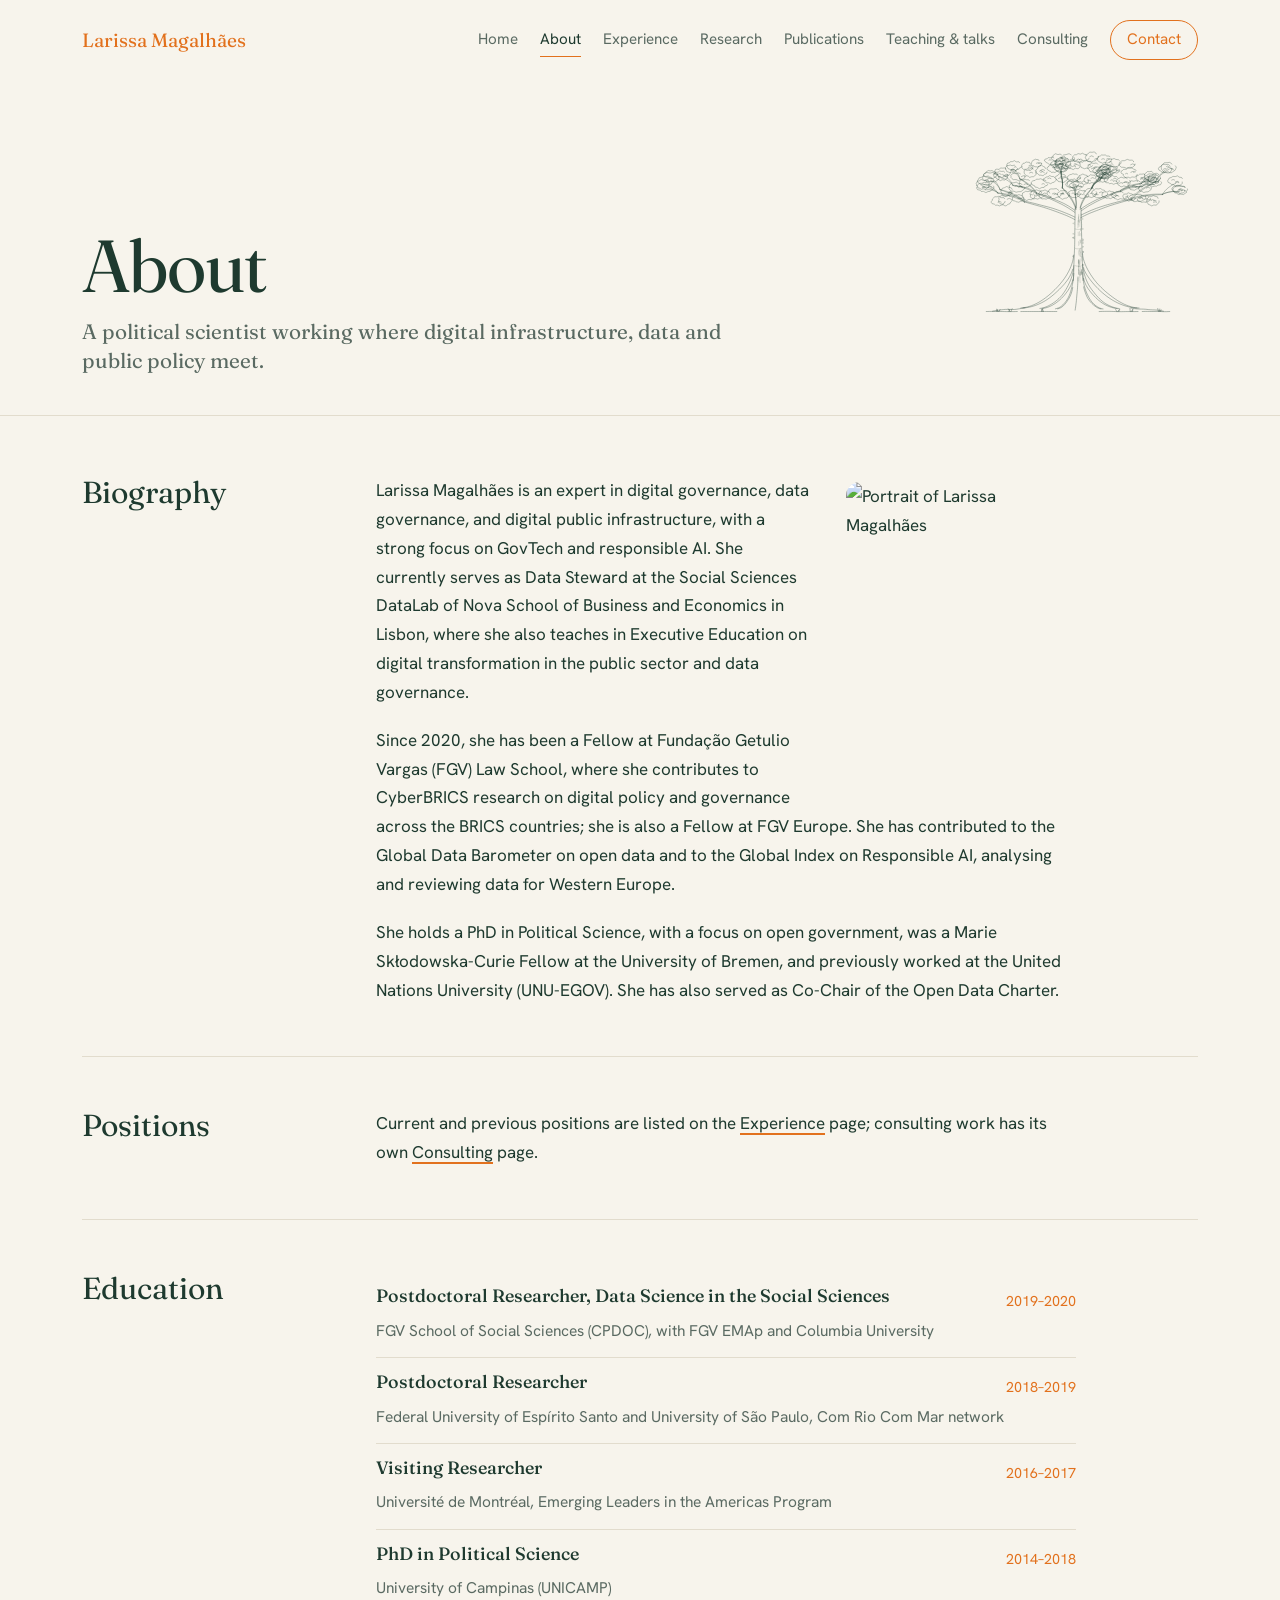
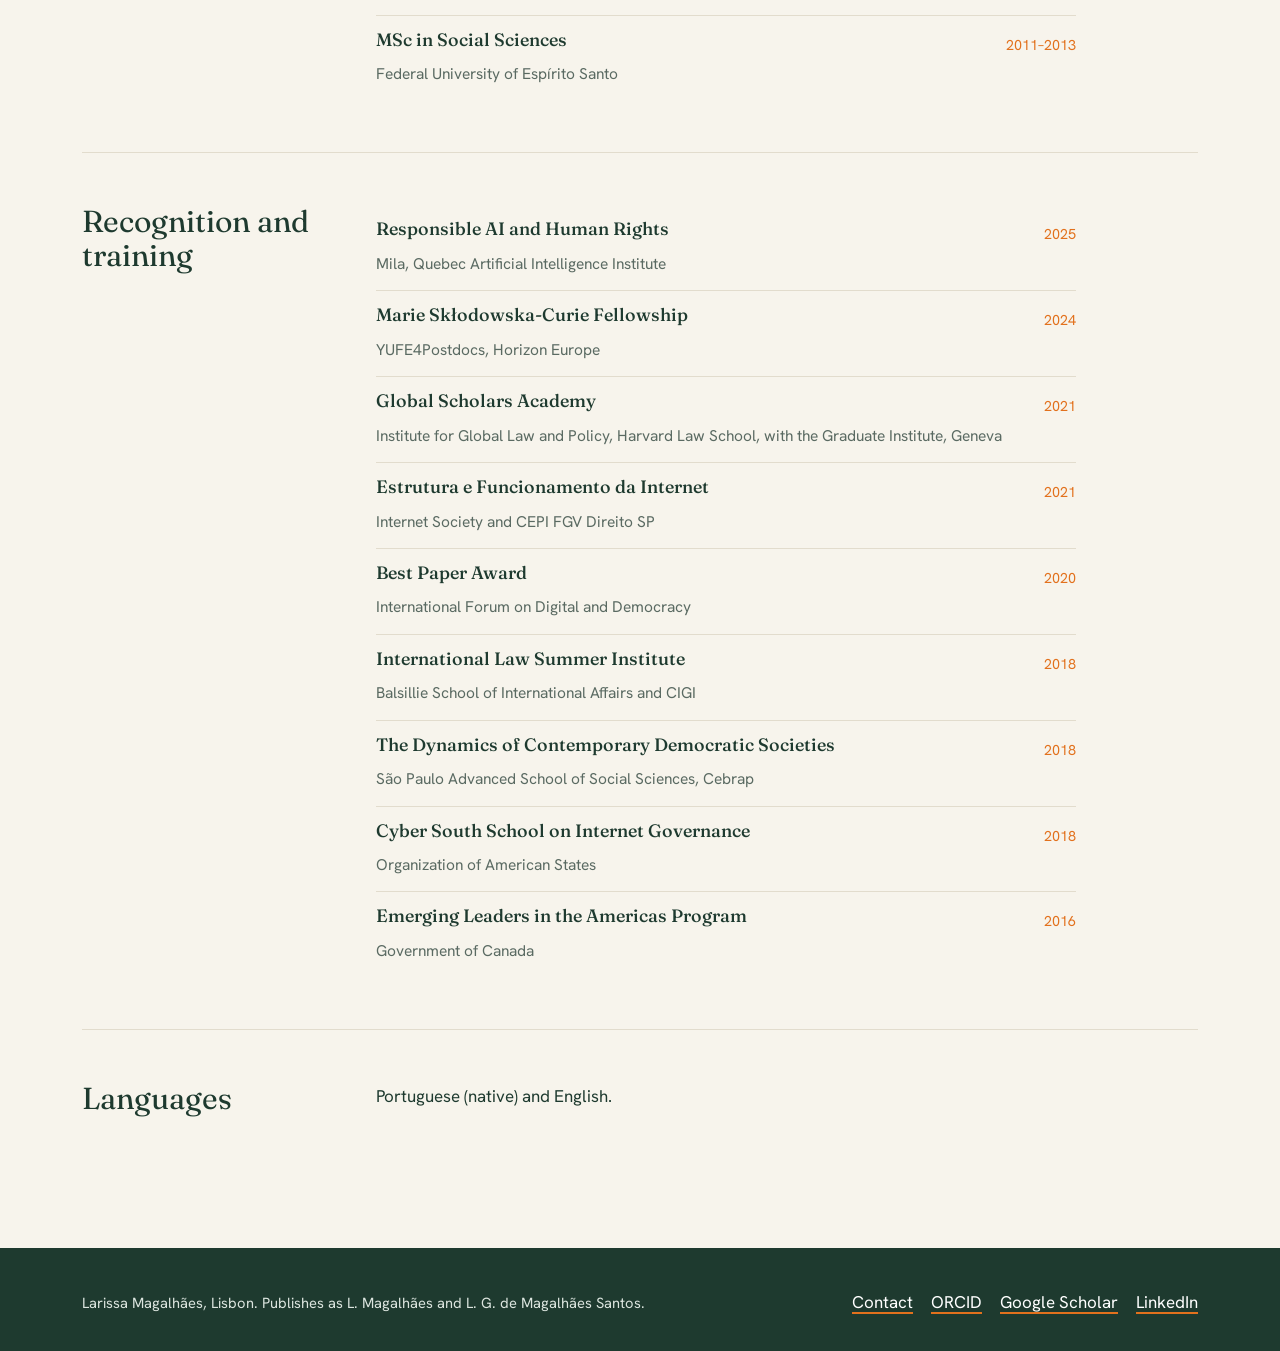
==== about.html @ 76b32083 "Add files via upload" ====
<!DOCTYPE html>
<html lang="en">
<head>
<meta charset="utf-8">
<meta name="viewport" content="width=device-width, initial-scale=1">
<title>About | Larissa Magalhães</title>
<meta name="description" content="Biography, career and training of Larissa Magalhães.">
<meta name="author" content="Larissa Magalhães">
<meta property="og:title" content="About | Larissa Magalhães">
<meta property="og:description" content="Biography, career and training of Larissa Magalhães.">
<link rel="preconnect" href="https://fonts.googleapis.com"><link rel="preconnect" href="https://fonts.gstatic.com" crossorigin><link href="https://fonts.googleapis.com/css2?family=Fraunces:ital,opsz,wght@0,9..144,400;0,9..144,600;1,9..144,400&family=Hanken+Grotesk:wght@400;600&display=swap" rel="stylesheet">
<link rel="stylesheet" href="style.css">
</head>
<body class="p-about">
<header class="band">
 <div class="wrap">
  <div class="site-head">
   <a class="brand" href="index.html"><span>Larissa Magalhães</span></a>
   <button class="menu-btn" aria-expanded="false" aria-controls="site-nav">Menu</button>
   <nav class="site-nav" id="site-nav" aria-label="Main"><a href="index.html">Home</a><a href="about.html" aria-current="page">About</a><a href="experience.html">Experience</a><a href="research.html">Research</a><a href="publications.html">Publications</a><a href="teaching.html">Teaching &amp; talks</a><a href="consulting.html">Consulting</a><a href="contact.html" class="cta">Contact</a></nav>
  </div>
  <div class="page-head"><div><h1>About</h1><p>A political scientist working where digital infrastructure, data and public policy meet.</p></div><svg class="mini" viewBox="-40 -60 680 700" aria-hidden="true" fill="none" stroke-linecap="round" stroke-linejoin="round"><g class="part" id="m-roots"><path d="M287.9,300.0 L287.4,304.4 L286.7,308.9 L285.8,313.5 L284.7,318.2 L283.3,322.9 L281.7,327.7 L279.9,332.5 L277.9,337.3 L275.6,342.2 L273.2,347.1 L270.5,351.9 L267.7,356.8 L264.6,361.6 L261.4,366.4 L258.0,371.1 L254.4,375.7 L250.7,380.3 L246.8,384.9 L242.8,389.3 L238.7,393.7 L234.5,398.0 L230.2,402.2 L225.9,406.3 L221.4,410.3 L216.9,414.1 L212.2,417.9 L207.6,421.5 L202.8,424.9 L198.0,428.2 L193.1,431.3 L188.2,434.2 L183.2,436.8 L178.2,439.3 L173.2,441.5 L168.1,443.5 L163.1,445.2 L158.0,446.7 L153.0,447.9 L147.9,448.8 L143.0,449.5 L138.0,450.0"/><path d="M144.0,449.9 L150.1,449.5 L156.1,448.7 L162.1,447.6 L168.1,446.2 L174.1,444.5 L180.0,442.5 L185.8,440.2 L191.6,437.7 L197.4,434.9 L203.0,431.9 L208.5,428.7 L213.8,425.2 L219.1,421.5 L224.1,417.7 L229.0,413.7 L233.8,409.6 L238.4,405.4 L242.9,401.2 L247.3,397.0 L251.5,392.8 L255.5,388.6 L259.4,384.4 L263.0,380.2 L266.3,376.0 L269.4,371.9 L272.3,367.7 L274.8,363.7 L277.0,359.8 L279.0,356.0 L280.7,352.4 L282.1,348.9 L283.3,345.7 L284.2,342.7 L285.0,340.0"/><path d="M288.1,330.0 L287.6,336.2 L286.9,342.3 L285.8,348.3 L284.4,354.2 L282.8,359.9 L280.9,365.6 L278.8,371.1 L276.5,376.6 L274.1,381.9 L271.6,387.0 L268.9,392.1 L266.1,397.1 L263.1,401.9 L260.0,406.6 L256.8,411.1 L253.3,415.4 L249.7,419.4 L245.9,423.2 L242.0,426.7 L237.9,430.0 L233.9,433.1 L229.7,435.9 L225.6,438.6 L221.4,441.0 L217.2,443.3 L213.1,445.3 L208.9,447.0 L204.6,448.6 L200.4,449.8 L196.2,450.7 L192.0,451.2"/><path d="M198.0,451.4 L203.5,450.7 L208.9,449.6 L214.3,447.9 L219.6,445.9 L224.8,443.4 L229.9,440.6 L234.8,437.5 L239.7,434.2 L244.3,430.5 L248.9,426.7 L253.2,422.6 L257.3,418.4 L261.2,414.0 L264.8,409.5 L268.2,405.0 L271.4,400.4 L274.3,395.9 L276.9,391.4 L279.3,386.9 L281.3,382.5 L283.0,378.2 L284.3,374.0 L285.0,370.0"/><path d="M288.0,352.0 L287.5,360.7 L286.6,368.8 L285.5,376.6 L284.1,383.9 L282.6,390.8 L280.9,397.3 L279.2,403.3 L277.3,409.0 L275.2,414.4 L273.0,419.3 L270.6,423.8 L268.0,427.9 L265.3,431.7 L262.6,435.1 L259.8,438.3 L257.1,441.2 L254.2,443.8 L251.3,446.1 L248.3,448.0 L245.2,449.5 L242.1,450.6 L239.0,451.5 L236.0,452.4"/><path d="M242.0,452.4 L246.3,451.3 L250.6,449.5 L254.7,447.1 L258.6,443.9 L262.1,440.2 L265.5,436.0 L268.7,431.5 L271.9,426.8 L275.0,421.7 L277.8,416.3 L280.2,410.6 L282.2,404.6 L283.8,398.4 L285.0,392.0"/><path d="M312.8,296.0 L313.2,300.3 L313.9,304.6 L314.8,309.0 L316.0,313.5 L317.4,318.0 L319.0,322.6 L320.9,327.2 L322.9,331.9 L325.2,336.6 L327.6,341.3 L330.2,346.0 L333.0,350.8 L335.9,355.5 L339.1,360.2 L342.4,364.9 L345.8,369.6 L349.5,374.2 L353.2,378.7 L357.2,383.1 L361.3,387.5 L365.5,391.7 L369.9,395.9 L374.3,400.0 L378.8,403.9 L383.4,407.8 L388.1,411.6 L392.8,415.3 L397.5,418.9 L402.3,422.3 L407.2,425.7 L412.1,428.9 L417.0,431.9 L422.0,434.7 L427.0,437.4 L432.1,439.8 L437.2,442.0 L442.3,443.9 L447.4,445.6 L452.6,447.1 L457.7,448.2 L462.8,449.1 L467.9,449.8 L473.0,450.0"/><path d="M467.0,449.9 L460.8,449.6 L454.7,448.9 L448.6,447.9 L442.5,446.5 L436.5,444.9 L430.5,443.0 L424.5,440.8 L418.6,438.4 L412.8,435.8 L407.1,432.9 L401.4,429.8 L395.9,426.5 L390.5,423.1 L385.2,419.4 L380.0,415.6 L375.1,411.7 L370.2,407.7 L365.5,403.6 L361.0,399.4 L356.7,395.2 L352.6,390.9 L348.6,386.6 L344.8,382.4 L341.2,378.2 L337.8,374.0 L334.6,369.9 L331.7,365.9 L328.9,362.0 L326.3,358.2 L324.0,354.6 L322.0,351.1 L320.2,347.7 L318.7,344.5 L317.4,341.5 L316.5,338.6 L316.0,336.0"/><path d="M313.1,326.0 L313.7,332.0 L314.5,338.0 L315.6,344.0 L316.9,349.8 L318.4,355.6 L320.2,361.3 L322.1,366.9 L324.3,372.4 L326.7,377.8 L329.4,383.0 L332.3,388.1 L335.5,393.0 L338.8,397.7 L342.3,402.3 L345.8,406.7 L349.4,411.1 L353.0,415.3 L356.7,419.4 L360.5,423.3 L364.4,427.1 L368.5,430.6 L372.7,433.9 L376.9,436.9 L381.3,439.5 L385.8,441.9 L390.3,444.1 L394.7,445.9 L399.2,447.6 L403.7,449.0 L408.1,450.2 L412.6,451.1 L417.0,451.5"/><path d="M411.0,451.5 L405.5,450.8 L400.0,449.6 L394.6,448.1 L389.3,446.3 L383.9,444.1 L378.7,441.7 L373.5,438.9 L368.5,435.7 L363.7,432.3 L359.0,428.6 L354.6,424.7 L350.3,420.6 L346.2,416.5 L342.3,412.2 L338.5,407.9 L334.9,403.6 L331.6,399.3 L328.5,394.9 L325.7,390.5 L323.2,386.2 L321.1,381.9 L319.4,377.6 L318.0,373.6 L316.8,369.7 L316.0,366.0"/><path d="M313.1,350.0 L313.6,358.4 L314.4,366.4 L315.4,374.1 L316.6,381.3 L318.1,388.1 L319.9,394.5 L321.9,400.5 L324.1,406.2 L326.4,411.4 L328.9,416.4 L331.3,421.0 L333.9,425.3 L336.6,429.3 L339.3,432.9 L342.2,436.2 L345.2,439.2 L348.3,441.9 L351.5,444.3 L354.6,446.4 L357.9,448.3 L361.1,449.9 L364.4,451.2 L367.7,452.2 L371.0,452.7"/><path d="M365.0,452.7 L360.4,451.6 L355.9,449.7 L351.6,447.2 L347.4,444.2 L343.4,440.8 L339.4,437.1 L335.5,433.1 L331.8,428.7 L328.5,423.9 L325.6,418.6 L323.2,413.1 L321.1,407.5 L319.1,401.8 L317.3,395.9 L316.0,390.0"/><path d="M300.0,362.0 L299.8,368.3 L299.6,374.4 L299.3,380.4 L299.0,386.2 L298.7,391.9 L298.3,397.5 L297.8,402.9 L297.3,408.3 L296.8,413.5 L296.3,418.6 L295.9,423.6 L295.5,428.5 L295.0,433.3 L294.4,438.0 L293.8,442.6 L293.2,447.2 L292.6,451.6 L292.0,456.0"/><path d="M149.9,449.7 L144.9,450.4 L139.9,451.2 L135.0,452.0 L130.0,452.9 L125.0,453.7 L120.0,454.2 L114.9,454.4 L109.8,454.3 L104.7,454.1 L99.6,454.0 L94.5,454.0 L89.4,454.4 L84.2,455.0 L79.1,455.7 L73.9,456.4 L68.6,457.2 L63.3,458.0 L58.0,459.0"/><path d="M450.0,450.1 L455.0,451.0 L460.0,451.8 L465.0,452.4 L470.0,452.8 L475.1,453.0 L480.1,453.1 L485.1,453.2 L490.2,453.5 L495.3,454.0 L500.3,454.6 L505.4,455.0 L510.6,455.3 L515.7,455.4 L520.9,455.7 L526.2,456.2 L531.4,457.0 L536.7,458.0 L542.0,459.0"/><path d="M40.0,460.0 L44.7,459.9 L49.7,459.8 L54.7,459.8 L59.9,459.8 L65.1,459.8 L70.5,459.8 L75.9,459.9 L81.3,459.9 L86.7,460.0 L92.1,460.1 L97.5,460.2 L102.9,460.2 L108.1,460.2 L113.3,460.2 L118.3,460.2 L123.3,460.1 L128.0,460.0"/><path d="M138.0,460.1 L142.7,460.0 L147.5,460.0 L152.4,460.0 L157.4,460.0 L162.5,460.0 L167.7,460.0 L173.0,460.0 L178.3,460.0 L183.6,460.0 L189.0,460.0 L194.4,459.9 L199.7,459.9 L205.0,459.9 L210.3,459.9 L215.5,459.9 L220.6,460.0 L225.6,460.0 L230.5,460.0 L235.3,460.0 L240.0,460.0"/><path d="M360.0,460.1 L364.8,459.9 L369.7,459.7 L374.8,459.6 L379.9,459.5 L385.1,459.5 L390.5,459.5 L395.9,459.7 L401.3,459.9 L406.8,460.1 L412.2,460.3 L417.7,460.3 L423.2,460.4 L428.7,460.3 L434.1,460.2 L439.5,460.1 L444.9,460.1 L450.1,460.1 L455.2,460.1 L460.3,460.2 L465.2,460.1 L470.0,460.0"/><path d="M482.0,460.0 L486.8,459.8 L491.7,459.7 L496.9,459.7 L502.1,459.8 L507.4,459.9 L512.8,459.9 L518.3,459.8 L523.7,459.8 L529.2,459.9 L534.6,460.0 L539.9,460.3 L545.1,460.4 L550.3,460.4 L555.2,460.2 L560.0,460.0"/><path d="M70.0,460 l-0.4,-6.7"/><path d="M73.0,460 l-1.6,-5.8"/><path d="M76.0,460 l3.3,-5.9"/><path d="M104.0,460 l3.0,-6.5"/><path d="M107.0,460 l-4.6,-7.7"/><path d="M110.0,460 l3.5,-8.2"/><path d="M196.0,460 l4.1,-7.3"/><path d="M199.0,460 l-2.7,-6.4"/><path d="M202.0,460 l-2.2,-6.2"/><path d="M410.0,460 l-3.3,-5.6"/><path d="M413.0,460 l3.3,-5.1"/><path d="M416.0,460 l2.3,-6.4"/><path d="M448.0,460 l-0.8,-8.8"/><path d="M451.0,460 l4.0,-6.0"/><path d="M454.0,460 l1.5,-5.4"/><path d="M528.0,460 l-2.1,-8.6"/><path d="M531.0,460 l0.7,-7.1"/><path d="M534.0,460 l1.5,-5.0"/></g><g class="part" id="m-trunk"><path d="M286.9,372.0 L287.1,368.1 L287.3,364.1 L287.5,360.0 L287.7,355.9 L287.8,351.7 L287.9,347.4 L288.1,343.1 L288.2,338.7 L288.2,334.2 L288.3,329.7 L288.4,325.1 L288.6,320.5 L288.7,315.8 L288.9,311.0 L289.1,306.2 L289.3,301.3 L289.6,296.4 L289.8,291.4 L290.0,286.4 L290.2,281.3 L290.4,276.1 L290.6,270.9 L290.7,265.6 L290.8,260.3 L290.8,254.9 L290.9,249.4 L290.9,243.9 L291.0,238.4 L291.0,232.8 L291.1,227.2 L291.2,221.5 L291.3,215.7 L291.3,209.9 L291.4,204.1 L291.5,198.2 L291.6,192.2 L291.7,186.2 L291.8,180.2 L291.8,174.1 L292.0,168.0"/><path d="M314.3,372.0 L314.2,367.9 L314.0,363.8 L313.9,359.6 L313.8,355.4 L313.6,351.2 L313.4,346.9 L313.3,342.5 L313.1,338.1 L312.9,333.7 L312.7,329.2 L312.5,324.6 L312.3,320.0 L312.1,315.3 L312.0,310.6 L311.8,305.9 L311.7,301.1 L311.5,296.2 L311.4,291.3 L311.3,286.3 L311.2,281.2 L311.1,276.2 L311.0,271.0 L310.8,265.8 L310.7,260.5 L310.6,255.2 L310.4,249.8 L310.3,244.4 L310.1,238.9 L309.9,233.3 L309.7,227.7 L309.6,222.0 L309.4,216.3 L309.3,210.5 L309.2,204.6 L309.0,198.7 L309.0,192.7 L308.9,186.6 L308.8,180.5 L308.8,174.3 L309.0,168.0"/><path d="M291.0,192.5 L286.4,190.2 L281.7,188.0 L276.9,185.8 L272.1,183.8 L267.2,181.8 L262.3,179.8 L257.3,177.8 L252.4,175.9 L247.3,174.0 L242.3,172.2 L237.2,170.4 L232.2,168.7 L227.0,167.1 L221.9,165.6 L216.8,164.2 L211.6,162.8 L206.5,161.5 L201.4,160.2 L196.4,158.9 L191.4,157.6 L186.4,156.3 L181.5,155.0 L176.6,153.7 L171.8,152.6 L167.1,151.4 L162.4,150.4 L157.7,149.4 L153.2,148.5 L148.7,147.5"/><path d="M291.0,199.4 L286.4,197.1 L281.8,194.7 L277.1,192.5 L272.3,190.3 L267.4,188.1 L262.4,186.1 L257.5,184.1 L252.4,182.2 L247.4,180.3 L242.3,178.4 L237.2,176.5 L232.1,174.7 L227.0,172.9 L221.9,171.1 L216.8,169.4 L211.7,167.7 L206.6,166.1 L201.5,164.5 L196.4,163.0 L191.4,161.6 L186.4,160.2 L181.4,158.8 L176.5,157.5 L171.7,156.1 L167.0,154.8 L162.3,153.5 L157.7,152.1 L153.1,150.9 L148.7,149.6"/><path d="M309.1,186.6 L313.6,184.3 L318.3,182.0 L323.0,179.8 L327.8,177.6 L332.6,175.5 L337.5,173.4 L342.5,171.4 L347.4,169.4 L352.4,167.5 L357.5,165.7 L362.6,163.9 L367.7,162.3 L372.8,160.6 L377.9,159.1 L383.0,157.6 L388.1,156.1 L393.2,154.7 L398.3,153.3 L403.3,151.9 L408.3,150.6 L413.3,149.3 L418.2,148.0 L423.0,146.8 L427.8,145.6 L432.6,144.5 L437.3,143.4 L441.9,142.3 L446.4,141.3 L450.9,140.3"/><path d="M309.0,193.5 L313.5,191.1 L318.2,188.7 L322.9,186.4 L327.7,184.2 L332.5,182.0 L337.5,179.9 L342.5,178.0 L347.5,176.0 L352.6,174.1 L357.6,172.2 L362.7,170.3 L367.8,168.4 L372.9,166.5 L377.9,164.6 L383.0,162.8 L388.1,161.0 L393.1,159.3 L398.2,157.7 L403.2,156.1 L408.3,154.6 L413.2,153.2 L418.2,151.7 L423.1,150.3 L427.9,148.9 L432.6,147.6 L437.3,146.2 L441.9,144.9 L446.5,143.7 L450.9,142.4"/><path d="M291.0,173.0 L286.7,170.0 L282.3,167.0 L277.8,164.1 L273.3,161.2 L268.6,158.5 L263.9,155.9 L259.0,153.4 L254.1,151.1 L249.1,148.9 L244.2,146.8 L239.2,144.7 L234.2,142.6 L229.3,140.5 L224.5,138.4 L219.6,136.4 L214.7,134.6 L209.9,132.8 L205.1,131.2 L200.4,129.6 L195.8,128.1 L191.2,126.6 L186.8,125.2 L182.5,123.8"/><path d="M291.0,179.1 L286.6,176.0 L282.2,173.0 L277.7,170.1 L273.1,167.2 L268.5,164.4 L263.8,161.7 L258.9,159.0 L254.1,156.4 L249.2,154.0 L244.2,151.5 L239.3,149.1 L234.4,146.8 L229.4,144.5 L224.5,142.3 L219.6,140.1 L214.7,138.1 L209.9,136.1 L205.1,134.3 L200.4,132.4 L195.8,130.7 L191.2,128.9 L186.8,127.2 L182.5,125.6"/><path d="M309.0,169.0 L313.2,165.9 L317.5,163.0 L322.0,160.1 L326.5,157.4 L331.1,154.7 L335.8,152.1 L340.5,149.5 L345.3,147.0 L350.1,144.6 L354.9,142.3 L359.8,140.0 L364.7,137.9 L369.6,135.8 L374.5,133.8 L379.3,131.9 L384.2,130.1 L389.0,128.4 L393.8,126.7 L398.5,125.0 L403.1,123.4 L407.7,121.8 L412.1,120.2 L416.4,118.7 L420.7,117.2"/><path d="M309.0,175.0 L313.2,171.9 L317.5,168.9 L322.0,166.0 L326.5,163.1 L331.1,160.3 L335.8,157.6 L340.5,155.0 L345.3,152.4 L350.1,149.9 L355.0,147.4 L359.9,145.0 L364.8,142.7 L369.7,140.4 L374.6,138.2 L379.4,136.1 L384.3,133.9 L389.1,131.9 L393.8,129.8 L398.5,127.9 L403.1,125.9 L407.6,124.1 L412.0,122.3 L416.4,120.6 L420.7,119.0"/><path d="M294.1,165.5 L291.9,159.6 L289.4,154.0 L286.8,148.6 L284.1,143.5 L281.1,138.6 L277.8,134.1 L274.5,129.9 L271.2,125.8 L268.0,121.9 L264.7,118.3 L261.4,115.0 L258.4,111.8 L255.7,108.7"/><path d="M294.0,170.5 L292.1,164.9 L289.9,159.6 L287.6,154.4 L285.0,149.4 L282.2,144.7 L279.2,140.1 L276.1,135.8 L273.0,131.7 L269.8,127.7 L266.7,123.9 L263.8,120.2 L261.0,116.6 L258.3,113.3 L255.7,110.2"/><path d="M306.1,165.5 L307.8,159.2 L309.9,153.2 L312.2,147.5 L315.0,142.3 L317.9,137.3 L321.0,132.6 L324.1,128.2 L327.3,124.1 L330.5,120.3 L333.6,116.7 L336.3,113.3 L338.8,110.0"/><path d="M306.0,170.5 L307.5,164.6 L309.4,158.9 L311.7,153.6 L314.3,148.4 L317.0,143.5 L319.7,138.8 L322.5,134.2 L325.3,129.9 L328.1,125.8 L331.0,121.9 L333.8,118.3 L336.4,114.8 L338.8,111.5"/><path d="M294.0,166.0 L294.7,158.9 L294.8,152.6 L294.6,147.0 L294.2,142.0 L293.8,137.6 L293.2,133.7 L292.5,130.4 L292.0,127.4"/><path d="M294.0,170.0 L294.7,162.8 L295.0,156.3 L294.8,150.4 L294.0,145.1 L293.2,140.3 L293.0,135.9 L292.6,132.0 L292.0,128.6"/></g><g class="part" id="m-bark"><path d="M305.0,288.7 q-0.7,7.3 0.6,14.5"/><path d="M301.2,194.9 q0.4,6.0 -0.3,12.0"/><path d="M309.7,202.3 q0.2,4.2 0.1,8.5"/><path d="M306.0,258.0 q0.9,5.6 -0.4,11.2"/><path d="M301.9,313.2 q0.3,5.0 -0.2,10.0"/><path d="M308.0,238.8 q-0.1,3.4 0.6,6.7"/><path d="M299.9,365.3 q-0.5,4.1 0.5,8.1"/><path d="M309.6,343.8 q-0.7,4.8 0.4,9.7"/><path d="M306.3,310.9 q0.3,7.9 -0.6,15.9"/><path d="M302.6,332.0 q0.9,6.3 -0.4,12.6"/><path d="M300.3,201.5 q-0.5,5.8 0.1,11.5"/><path d="M301.4,313.5 q-0.5,6.2 -0.0,12.3"/><path d="M309.2,348.4 q-0.2,3.5 -0.3,6.9"/><path d="M308.3,180.7 q-0.5,6.2 0.3,12.4"/><path d="M304.1,282.6 q-0.8,3.0 0.5,6.1"/><path d="M305.5,348.1 q0.2,7.2 -0.4,14.3"/><path d="M302.7,203.7 q0.6,7.5 0.4,15.0"/><path d="M301.5,347.2 q-0.8,4.2 0.3,8.5"/><path d="M303.9,344.4 q-0.7,6.1 0.5,12.2"/><path d="M310.7,340.8 q0.8,7.1 -0.6,14.1"/><path d="M303.0,317.0 q0.6,7.7 0.4,15.3"/><path d="M302.2,330.8 q-0.8,6.9 0.4,13.9"/><path d="M301.7,339.7 q-0.1,7.1 -0.2,14.2"/><path d="M301.7,327.9 q-0.6,3.1 -0.2,6.2"/><path d="M310.6,340.8 q0.3,4.4 -0.1,8.8"/><path d="M305.4,362.5 q-0.8,7.7 0.6,15.4"/><path d="M310.6,213.2 q-0.8,4.3 -0.1,8.7"/><path d="M302.8,315.5 q0.0,6.0 -0.1,12.1"/><path d="M302.1,287.2 q-1.0,6.5 0.5,13.1"/><path d="M307.6,280.2 q0.3,6.7 -0.2,13.4"/><path d="M307.0,193.0 q-0.4,4.7 0.4,9.3"/><path d="M302.6,313.9 q-0.2,4.5 -0.1,9.1"/><path d="M300.5,235.0 q0.9,5.1 0.2,10.2"/><path d="M306.4,347.9 q0.1,4.5 -0.6,9.0"/><path d="M304.2,233.4 q0.3,5.9 -0.0,11.8"/><path d="M301.6,262.2 q0.8,5.4 0.4,10.7"/><path d="M300.0,211.6 q0.3,5.6 -0.2,11.2"/><path d="M308.0,332.2 q-0.6,6.4 -0.4,12.7"/><path d="M301.9,184.5 q0.7,5.4 -0.5,10.8"/><path d="M306.6,257.1 q0.4,4.0 -0.0,7.9"/><path d="M306.9,225.4 q0.5,3.0 0.3,6.1"/><path d="M304.1,199.8 q0.9,3.9 0.0,7.8"/><path d="M302.0,189.3 q-0.1,7.2 0.4,14.5"/><path d="M310.9,304.2 q0.9,6.0 0.5,12.0"/><path d="M307.6,294.0 q0.7,5.5 0.1,11.0"/><path d="M307.9,346.9 q-0.5,5.4 -0.3,10.7"/><path d="M312.5,290.6 l4.5,1.5 l-4.5,1.8"/><path d="M312.5,288.8 l4.5,1.5 l-4.5,1.8"/><path d="M311.8,258.1 l4.5,1.5 l-4.5,1.8"/><path d="M311.2,224.5 l4.5,1.5 l-4.5,1.8"/><path d="M289.1,238.4 l-4.5,1.5 l4.5,1.8"/><path d="M289.4,208.7 l-4.5,1.5 l4.5,1.8"/><path d="M288.9,248.8 l-4.5,1.5 l4.5,1.8"/><path d="M288.2,301.9 l-4.5,1.5 l4.5,1.8"/><path d="M311.8,254.0 l4.5,1.5 l-4.5,1.8"/><path d="M312.2,275.0 l4.5,1.5 l-4.5,1.8"/><path d="M310.6,196.2 l4.5,1.5 l-4.5,1.8"/><path d="M288.9,249.9 l-4.5,1.5 l4.5,1.8"/><path d="M313.2,326.5 l4.5,1.5 l-4.5,1.8"/><path d="M312.0,264.2 l4.5,1.5 l-4.5,1.8"/><path d="M292.0,226.0 L294.7,226.8 L297.5,227.3 L300.5,227.4 L303.5,227.5 L306.4,226.9 L309.0,226.0"/><path d="M292.0,280.9 L294.6,281.9 L297.5,282.2 L300.5,282.4 L303.5,282.5 L306.4,281.8 L309.0,281.0"/><path d="M292.0,330.0 L294.6,330.9 L297.5,331.3 L300.5,331.5 L303.5,331.3 L306.4,330.9 L309.0,330.0"/></g><g class="part" id="m-crown"><path d="M148.7,146.7 L143.9,143.9 L139.0,141.2 L134.0,138.8 L128.9,136.7 L123.6,134.9 L118.3,133.2 L113.1,131.6 L107.9,129.9 L102.7,128.5 L97.5,127.3 L92.4,126.4 L87.3,125.6 L82.4,124.9 L77.6,124.1 L73.0,123.6"/><path d="M148.7,150.5 L143.9,147.7 L139.0,145.1 L134.0,142.5 L128.9,140.2 L123.7,138.1 L118.4,136.4 L113.0,134.8 L107.8,133.2 L102.6,131.5 L97.4,129.9 L92.3,128.6 L87.3,127.5 L82.4,126.5 L77.6,125.6 L73.0,124.7"/><path d="M72.9,124.2 L68.6,121.0 L64.0,118.6 L59.3,117.0 L54.7,115.7 L50.0,114.9 L45.5,114.7 L41.0,115.0 L36.9,115.3"/><path d="M72.9,124.2 L68.5,120.2 L63.7,116.8 L58.8,114.0 L53.8,111.6 L48.7,109.7 L43.6,108.3 L38.7,107.1 L34.0,106.0 L29.5,105.4"/><path d="M72.9,124.2 L69.0,119.0 L64.9,114.5 L60.5,110.5 L55.9,107.2 L51.1,104.5 L46.4,102.5 L41.9,100.8 L37.9,99.1"/><path d="M148.6,146.7 L144.4,143.3 L140.1,140.0 L135.6,136.9 L131.0,134.1 L126.2,131.5 L121.4,129.1 L116.5,126.8 L111.7,124.7 L106.9,122.7 L102.0,120.9 L97.3,119.4 L92.6,118.0 L88.0,116.7 L83.6,115.4 L79.3,114.2"/><path d="M148.7,150.5 L144.4,147.1 L140.0,143.9 L135.5,140.7 L131.0,137.6 L126.3,134.7 L121.5,132.1 L116.6,129.8 L111.6,127.7 L106.7,125.7 L101.9,123.6 L97.2,121.6 L92.6,119.7 L88.1,118.1 L83.6,116.6 L79.3,115.4"/><path d="M79.3,114.8 L76.6,108.4 L73.6,102.7 L70.4,97.4 L67.0,92.8 L63.2,88.9 L59.4,85.6 L55.9,82.7 L52.8,80.0"/><path d="M79.3,114.8 L76.6,109.4 L73.4,104.9 L69.9,101.1 L66.4,97.6 L62.9,94.6 L59.3,92.2 L55.9,90.3 L52.8,88.7"/><path d="M450.9,139.5 L456.0,137.7 L461.3,136.1 L466.5,134.7 L471.9,133.5 L477.2,132.3 L482.6,131.3 L488.0,130.4 L493.3,129.6 L498.7,129.0 L504.0,128.4 L509.3,128.0 L514.5,127.7 L519.7,127.4 L524.8,127.3 L529.8,127.3 L534.6,127.3 L539.4,127.4"/><path d="M450.9,143.2 L456.0,141.4 L461.2,139.7 L466.5,138.2 L471.8,136.9 L477.2,135.8 L482.6,134.7 L488.0,133.7 L493.3,132.7 L498.7,131.8 L504.0,131.0 L509.3,130.3 L514.5,129.9 L519.7,129.5 L524.8,129.2 L529.8,129.0 L534.6,128.8 L539.4,128.6"/><path d="M539.4,128.0 L544.8,125.5 L550.4,123.6 L556.0,122.0 L561.6,120.7 L567.2,119.8 L572.8,119.6 L578.2,119.8 L583.5,120.2 L588.5,120.6"/><path d="M539.4,128.0 L543.0,122.6 L546.9,117.8 L551.1,113.4 L555.5,109.5 L560.0,106.2 L564.5,103.2 L568.9,100.6 L573.2,98.4 L577.2,96.4"/><path d="M539.3,127.9 L544.4,125.4 L549.7,123.5 L555.0,122.2 L560.3,121.3 L565.6,120.5 L570.8,120.0 L575.9,120.0 L580.8,120.5 L585.6,121.0"/><path d="M450.9,139.5 L454.7,135.3 L458.6,131.2 L462.7,127.3 L466.9,123.6 L471.2,119.9 L475.6,116.5 L480.2,113.3 L484.9,110.4 L489.6,107.7 L494.2,105.1 L498.8,102.6 L503.3,100.1 L507.7,97.7 L512.0,95.4 L516.1,93.3 L520.1,91.4"/><path d="M450.9,143.3 L454.4,139.3 L458.2,135.5 L462.0,131.8 L466.0,128.2 L470.1,124.7 L474.2,121.3 L478.5,118.1 L482.8,115.0 L487.1,112.0 L491.5,109.3 L495.8,106.6 L500.1,104.0 L504.4,101.5 L508.5,99.1 L512.5,96.8 L516.3,94.5 L520.1,92.5"/><path d="M520.1,91.9 L523.2,86.7 L526.6,81.9 L530.4,77.5 L534.4,73.6 L538.5,70.1 L542.6,67.0 L546.7,64.1 L550.6,61.4 L554.4,59.0 L557.9,57.0"/><path d="M520.1,92.0 L522.8,85.8 L525.9,80.3 L529.4,75.5 L533.1,71.3 L536.9,67.8 L540.6,64.6 L544.1,61.7 L547.4,59.4"/><path d="M182.5,123.1 L179.2,118.2 L175.6,113.7 L171.9,109.4 L168.0,105.4 L163.9,101.8 L159.6,98.6 L155.3,95.6 L151.1,92.7 L146.9,90.0 L142.9,87.7 L139.0,85.6 L135.3,83.5"/><path d="M182.5,126.4 L179.2,121.5 L175.6,116.9 L171.8,112.5 L167.9,108.5 L163.7,104.7 L159.5,101.1 L155.3,97.8 L151.1,94.7 L147.0,91.8 L142.9,89.2 L139.0,86.8 L135.3,84.5"/><path d="M135.4,84.0 L133.7,78.5 L132.0,73.7 L129.7,69.5 L127.1,66.2 L124.9,62.9 L122.7,60.2 L120.2,58.2 L118.2,56.5"/><path d="M135.3,84.0 L132.7,79.1 L129.9,74.7 L127.0,71.0 L123.8,67.7 L120.5,65.2 L117.1,63.2 L114.0,61.6 L111.2,60.2"/><path d="M182.5,123.1 L177.5,120.2 L172.5,117.5 L167.4,114.9 L162.2,112.5 L156.9,110.4 L151.6,108.6 L146.1,107.2 L140.8,106.1 L135.5,105.1 L130.3,104.2 L125.2,103.4 L120.3,102.6 L115.6,101.9"/><path d="M182.5,126.4 L178.0,123.5 L173.3,121.0 L168.5,118.5 L163.7,116.2 L158.8,114.1 L153.8,112.2 L148.8,110.6 L143.8,109.2 L138.9,107.8 L134.0,106.6 L129.2,105.5 L124.5,104.5 L120.0,103.7 L115.6,102.9"/><path d="M115.6,102.4 L111.9,97.7 L107.8,93.8 L103.3,90.7 L99.0,87.8 L94.8,85.2 L90.4,83.5 L86.1,82.3 L82.2,81.2"/><path d="M115.4,102.5 L112.4,96.6 L109.1,91.2 L105.3,86.6 L101.4,82.5 L97.4,79.1 L93.3,76.2 L89.6,73.6 L86.1,71.4"/><path d="M420.7,116.5 L425.6,114.1 L430.7,112.0 L435.8,110.3 L441.1,109.0 L446.3,107.9 L451.5,106.8 L456.7,106.1 L461.9,105.9 L467.0,105.9 L471.9,105.8 L476.7,105.6 L481.4,105.8"/><path d="M420.7,119.7 L425.7,117.4 L430.7,115.4 L435.8,113.4 L441.0,111.6 L446.2,110.3 L451.5,109.5 L456.8,108.9 L461.9,108.2 L467.0,107.5 L471.9,107.0 L476.7,106.8 L481.4,106.8"/><path d="M481.4,106.3 L485.0,102.3 L488.8,99.0 L492.7,96.1 L496.7,93.8 L500.8,92.3 L504.8,91.1 L508.6,90.2 L512.3,89.7"/><path d="M481.4,106.3 L485.6,103.6 L490.1,101.8 L494.5,100.3 L498.9,99.3 L503.4,99.2 L507.7,99.6 L511.9,99.9 L515.9,100.5"/><path d="M420.6,116.4 L425.3,113.4 L430.1,110.6 L435.0,108.1 L439.9,105.7 L444.9,103.8 L450.0,102.2 L455.2,101.0 L460.2,99.8 L465.1,98.8 L469.9,97.9 L474.6,97.4 L479.1,96.8"/><path d="M420.7,119.8 L425.3,116.6 L429.9,113.5 L434.8,110.9 L440.0,108.8 L445.1,107.0 L450.1,105.0 L455.1,103.0 L460.1,101.5 L465.1,100.5 L470.0,99.7 L474.6,98.7 L479.1,97.8"/><path d="M479.1,97.3 L483.5,94.1 L488.3,91.8 L493.1,90.2 L497.9,88.8 L502.6,87.9 L507.3,87.8 L511.8,88.1 L516.1,88.3"/><path d="M479.1,97.3 L482.7,94.9 L486.4,93.3 L490.1,92.1 L493.8,91.4 L497.4,91.2 L501.0,91.5 L504.5,92.1 L507.8,93.0"/><path d="M479.1,97.3 L481.7,93.1 L484.6,89.8 L487.9,87.2 L491.0,84.9 L494.0,82.9 L497.2,81.7 L500.2,80.8 L503.0,80.3"/><path d="M255.7,108.0 L256.3,100.6 L256.3,93.8 L255.8,87.8 L255.2,82.4 L254.4,77.6 L253.4,73.3 L252.6,69.5 L252.1,66.1"/><path d="M255.6,110.8 L256.1,103.3 L256.2,96.4 L256.2,90.1 L255.7,84.4 L254.4,79.4 L253.2,74.8 L252.6,70.7 L252.1,67.0"/><path d="M252.2,66.5 L252.2,62.0 L252.3,58.2 L252.8,55.0 L253.5,52.4 L254.2,50.3 L254.8,48.6 L255.6,47.4 L256.1,46.5"/><path d="M252.0,66.5 L252.2,61.5 L252.9,57.2 L253.6,53.5 L254.3,50.3 L255.2,47.7 L256.4,45.6 L257.4,43.9 L258.1,42.5"/><path d="M252.1,66.5 L251.2,62.0 L249.9,58.2 L248.5,54.9 L247.0,52.3 L245.4,50.1 L243.8,48.5 L242.2,47.2 L240.9,46.3"/><path d="M255.6,108.0 L256.0,102.0 L256.0,96.6 L255.8,92.0 L255.2,87.9 L254.3,84.5 L253.5,81.6 L252.8,79.0 L252.4,76.9"/><path d="M255.6,110.8 L256.1,104.7 L256.2,99.2 L255.5,94.4 L254.8,90.1 L254.4,86.3 L253.8,82.9 L252.9,80.2 L252.4,77.7"/><path d="M252.5,77.3 L252.5,73.3 L252.3,70.0 L251.9,67.4 L251.5,65.3 L251.1,63.7 L250.8,62.5 L250.5,61.6 L250.1,61.2"/><path d="M252.3,77.3 L252.1,73.5 L252.2,70.3 L252.2,67.8 L252.0,65.8 L252.2,64.4 L252.5,63.4 L252.7,62.8 L252.8,62.5"/><path d="M338.8,109.4 L341.3,104.5 L344.1,100.5 L347.2,97.1 L350.3,94.3 L353.4,91.9 L356.6,90.1 L359.7,88.8 L362.5,87.7"/><path d="M338.8,112.1 L341.3,107.3 L344.1,103.0 L347.0,99.3 L350.2,96.3 L353.5,93.8 L356.7,91.7 L359.6,89.8 L362.5,88.5"/><path d="M362.5,88.2 L363.6,84.8 L364.8,82.1 L366.2,80.0 L367.8,78.7 L369.4,77.9 L370.8,77.3 L372.2,77.0 L373.6,77.2"/><path d="M362.4,88.1 L363.3,84.2 L364.6,81.0 L365.9,78.5 L367.2,76.4 L368.4,74.7 L369.8,73.5 L371.1,72.8 L372.4,72.5"/><path d="M362.5,88.2 L363.8,85.1 L365.2,82.6 L366.9,80.9 L368.7,79.8 L370.3,79.1 L371.9,78.6 L373.5,78.7 L374.9,79.1"/><path d="M338.8,109.4 L340.8,103.9 L343.2,99.1 L345.8,95.0 L348.6,91.4 L351.4,88.4 L354.3,85.9 L357.1,83.9 L359.6,82.3"/><path d="M338.9,112.1 L340.7,106.5 L343.1,101.6 L345.8,97.3 L348.6,93.5 L351.6,90.4 L354.5,87.7 L357.1,85.1 L359.6,83.2"/><path d="M359.5,82.7 L360.9,78.9 L362.6,75.8 L364.4,73.3 L366.3,71.4 L368.3,70.1 L370.2,69.0 L371.9,68.3 L373.6,68.0"/><path d="M359.5,82.8 L359.5,78.7 L359.9,75.4 L360.3,72.7 L360.7,70.5 L361.2,68.9 L361.7,67.6 L362.2,66.8 L362.6,66.3"/><path d="M338.8,109.4 L341.6,103.6 L345.0,98.7 L348.7,94.5 L352.4,90.7 L356.2,87.5 L360.1,84.9 L363.7,82.7 L367.1,80.9"/><path d="M338.9,112.2 L341.8,106.4 L344.8,101.1 L348.5,96.6 L352.4,92.8 L356.2,89.3 L360.1,86.5 L363.8,84.0 L367.1,81.7"/><path d="M367.1,81.3 L368.3,76.9 L370.0,73.2 L371.9,70.2 L373.7,67.6 L375.6,65.5 L377.6,64.0 L379.4,62.9 L381.1,62.1"/><path d="M367.1,81.4 L369.3,77.9 L371.6,75.0 L374.2,72.8 L376.9,71.3 L379.6,70.3 L382.1,69.6 L384.6,69.2 L387.0,69.2"/><path d="M292.1,128.0 L292.2,123.2 L291.7,119.1 L291.1,115.6 L290.6,112.7 L289.9,110.3 L289.1,108.3 L288.7,106.7 L288.0,105.6"/><path d="M292.1,128.0 L292.1,123.4 L292.4,119.4 L293.0,116.2 L293.6,113.4 L294.1,111.1 L294.9,109.3 L295.6,108.0 L296.3,107.0"/><path d="M292.0,128.0 L291.4,123.5 L290.8,119.7 L289.8,116.4 L288.3,114.0 L287.1,111.9 L286.0,110.1 L284.9,108.9 L283.9,108.0"/><path d="M49.8,98.5 Q48.1,92.2 39.9,94.8 Q33.0,91.6 28.1,96.6 Q18.8,95.4 17.9,99.8 Q13.0,101.9 15.5,105.8 Q11.0,109.1 13.5,111.9 Q12.9,115.8 22.6,116.1 Q24.0,121.6 32.3,119.6 Q39.6,126.5 45.0,120.1 Q53.5,121.0 54.2,115.6 Q60.8,113.8 61.0,110.4 Q63.8,107.1 60.1,104.0"/><path d="M44.5,107.6 q5.5,-4.9 10.9,0"/><path d="M29.7,109.4 q5.1,-4.6 10.2,0"/><path d="M28.2,108.1 q4.3,-3.8 8.5,0"/><path d="M41.9,91.2 Q39.1,86.2 31.8,88.2 Q24.5,82.6 20.6,89.5 Q13.4,89.7 12.8,94.5 Q10.1,97.2 13.1,101.1 Q11.0,104.5 15.2,106.7 Q15.2,111.1 21.9,110.8 Q25.3,116.2 31.3,112.2 Q39.2,116.0 41.4,110.8 Q47.9,109.8 47.1,105.3 Q49.5,102.2 46.9,98.9"/><path d="M24.5,100.4 q5.8,-5.2 11.6,0"/><path d="M50.4,79.1 Q47.0,73.5 38.1,77.5 Q29.9,73.9 26.5,79.5 Q17.7,80.0 18.4,84.9 Q13.9,88.5 15.5,92.3 Q15.9,96.6 23.2,98.6 Q24.5,104.9 35.2,100.3 Q42.6,104.5 47.3,100.1 Q56.8,100.6 56.1,95.0 Q62.6,92.0 60.6,87.9"/><path d="M37.4,87.6 q4.6,-4.2 9.2,0"/><path d="M48.7,92.4 q3.4,-3.1 6.8,0"/><path d="M40.8,91.3 q3.7,-3.4 7.5,0"/><path d="M65.6,66.2 Q65.7,62.5 60.0,62.8 Q56.9,58.7 51.5,61.5 Q45.0,58.9 42.5,62.7 Q38.6,64.0 38.6,67.3 Q31.9,69.1 32.9,71.8 Q31.3,75.0 35.9,77.2 Q37.2,80.0 45.2,79.1 Q47.6,84.4 53.2,81.5 Q60.5,85.8 62.7,80.6 Q67.5,79.5 68.0,76.1 Q72.8,74.2 71.1,71.3"/><path d="M61.0,69.7 q5.8,-5.2 11.5,0"/><path d="M63.4,71.4 q4.5,-4.0 9.0,0"/><path d="M64.4,68.1 Q59.9,63.1 50.9,67.8 Q39.8,63.9 36.1,68.4 Q31.0,71.4 32.5,76.6 Q27.4,81.2 30.3,85.0 Q31.6,90.1 42.5,90.0 Q47.9,95.8 56.3,91.1 Q68.7,95.4 70.5,88.5 Q78.9,86.0 76.6,80.6 Q78.7,76.2 71.7,72.8"/><path d="M44.1,83.7 q5.7,-5.1 11.4,0"/><path d="M604.0,107.1 Q601.2,103.5 592.4,105.5 Q586.1,100.3 581.6,106.1 Q572.6,104.8 572.2,109.2 Q568.2,111.6 568.9,114.9 Q567.8,118.1 571.4,120.6 Q572.1,124.5 579.6,124.6 Q583.6,130.9 590.8,127.3 Q600.8,131.0 603.3,125.2 Q609.5,123.6 607.5,118.8 Q612.4,115.7 610.2,112.5"/><path d="M593.4,117.8 q5.8,-5.2 11.6,0"/><path d="M585.1,114.0 q5.9,-5.3 11.7,0"/><path d="M596.1,83.1 Q595.4,78.8 586.7,79.3 Q583.0,72.8 575.4,77.7 Q567.7,75.4 564.6,80.1 Q556.7,80.7 556.9,84.9 Q553.2,87.9 554.5,91.3 Q553.9,94.9 561.4,96.6 Q562.2,101.0 570.0,100.1 Q575.0,106.8 581.4,102.3 Q590.3,104.4 593.1,99.6 Q597.2,97.3 595.6,92.9"/><path d="M575.6,92.7 q5.2,-4.6 10.3,0"/><path d="M576.9,94.8 q4.3,-3.9 8.7,0"/><path d="M565.3,87.4 q4.2,-3.8 8.5,0"/><path d="M603.6,109.0 Q604.3,105.2 596.3,105.5 Q593.4,102.2 586.6,104.8 Q579.8,100.6 576.6,104.7 Q568.9,104.1 569.0,108.2 Q564.7,110.0 566.2,113.0 Q564.8,115.3 570.2,117.2 Q569.5,120.2 574.2,121.1 Q575.8,124.6 582.8,122.3 Q589.2,129.1 592.8,124.2 Q600.4,125.1 601.5,121.1 Q604.6,119.3 602.0,115.9"/><path d="M582.7,116.4 q5.0,-4.5 10.0,0"/><path d="M586.5,116.2 q4.0,-3.6 8.1,0"/><path d="M566.4,41.9 Q560.4,34.4 552.8,38.2 Q541.8,36.5 540.1,43.6 Q534.3,47.3 536.0,52.4 Q534.6,57.8 540.9,61.2 Q542.5,68.7 555.4,63.8 Q565.5,70.5 569.7,62.7 Q576.8,60.6 577.1,55.3 Q580.9,51.1 576.2,47.1"/><path d="M564.6,56.8 q3.0,-2.7 6.1,0"/><path d="M550.6,49.0 q3.1,-2.8 6.2,0"/><path d="M560.4,55.0 q3.1,-2.8 6.3,0"/><path d="M560.9,48.8 Q558.8,41.0 548.2,43.8 Q538.0,40.2 535.4,48.6 Q527.4,51.0 527.8,55.2 Q527.2,59.6 534.8,62.2 Q538.8,69.0 548.6,66.3 Q561.3,70.0 563.2,62.2 Q568.0,58.7 565.9,54.1"/><path d="M542.0,56.6 q4.8,-4.3 9.6,0"/><path d="M553.0,53.4 q5.0,-4.5 10.1,0"/><path d="M135.1,38.2 Q134.5,33.5 124.9,36.0 Q120.3,29.4 114.2,35.3 Q107.1,33.6 105.8,38.7 Q98.3,38.9 99.2,42.4 Q96.6,44.6 98.9,47.3 Q97.7,50.1 100.4,52.2 Q100.5,55.8 106.0,56.7 Q108.9,60.7 116.5,57.7 Q123.8,63.0 127.4,57.8 Q134.3,58.2 133.8,53.4 Q141.3,52.3 140.3,49.2"/><path d="M119.1,50.9 q3.2,-2.8 6.3,0"/><path d="M122.5,47.3 Q121.2,42.7 113.1,46.9 Q107.6,43.2 104.0,46.2 Q96.4,45.2 96.8,49.8 Q93.0,51.8 94.5,55.0 Q93.4,57.7 96.8,60.0 Q96.4,64.0 102.0,64.5 Q105.1,67.9 111.5,64.5 Q119.0,69.4 121.1,64.5 Q125.1,63.2 124.0,59.1 Q130.6,57.1 129.5,54.5"/><path d="M110.5,57.6 q3.9,-3.5 7.9,0"/><path d="M108.4,59.4 q4.4,-4.0 8.8,0"/><path d="M92.8,65.4 Q90.0,60.8 83.3,63.0 Q77.0,59.6 73.8,65.2 Q64.5,64.4 63.1,68.0 Q58.5,71.1 61.1,75.2 Q59.6,78.9 68.2,80.6 Q68.6,85.5 74.6,85.9 Q79.1,92.3 85.7,86.7 Q94.2,89.4 96.3,84.0 Q102.0,82.3 100.2,77.6 Q103.3,74.5 99.6,71.3"/><path d="M74.2,78.6 q3.5,-3.2 7.0,0"/><path d="M87.5,75.6 q5.8,-5.2 11.5,0"/><path d="M96.7,56.1 Q92.9,51.2 85.9,53.7 Q79.2,50.8 76.6,57.5 Q65.3,55.2 65.5,59.5 Q62.3,61.8 66.1,65.6 Q64.2,68.3 67.5,70.6 Q67.8,73.6 72.4,75.0 Q73.4,80.2 80.3,79.0 Q85.4,83.0 90.8,77.2 Q97.6,78.5 99.8,75.1 Q106.5,74.3 105.8,70.9 Q110.1,68.4 108.6,65.5"/><path d="M72.6,71.2 q5.0,-4.5 10.0,0"/><path d="M94.6,72.1 q3.3,-3.0 6.6,0"/><path d="M528.9,72.6 Q526.3,64.8 511.4,70.6 Q498.5,67.5 495.6,73.7 Q485.3,76.7 487.4,81.4 Q488.5,85.6 499.5,87.6 Q503.1,98.9 515.7,92.1 Q529.6,94.5 530.7,86.5 Q535.0,82.9 533.4,78.6"/><path d="M508.9,81.9 q3.2,-2.9 6.3,0"/><path d="M498.5,78.7 q4.5,-4.0 9.0,0"/><path d="M529.4,85.1 Q526.9,80.1 518.7,82.5 Q511.5,77.7 507.2,83.6 Q498.6,83.0 498.4,87.7 Q496.1,90.4 498.5,93.9 Q494.9,97.6 498.1,100.1 Q499.6,103.7 507.0,103.9 Q511.0,108.3 517.7,104.6 Q524.2,106.2 526.6,101.8 Q536.0,101.9 535.5,98.1 Q538.8,95.1 535.1,91.8"/><path d="M511.3,95.7 q4.7,-4.2 9.4,0"/><path d="M526.7,76.2 Q525.1,71.0 518.4,73.1 Q512.0,68.6 508.3,73.9 Q500.4,73.0 500.8,77.9 Q498.4,80.2 500.6,83.5 Q497.4,86.7 499.8,89.1 Q499.7,93.0 508.0,92.3 Q510.8,96.3 516.8,92.8 Q522.8,95.2 525.2,91.6 Q530.6,90.9 530.2,87.5 Q534.9,85.2 534.0,82.5"/><path d="M520.0,86.2 q3.3,-2.9 6.5,0"/><path d="M522.8,82.9 Q521.7,79.7 515.6,79.6 Q511.8,74.6 505.5,78.6 Q496.3,74.9 494.3,79.5 Q489.4,80.9 490.2,84.6 Q486.6,86.7 487.2,89.2 Q486.8,92.0 490.9,93.9 Q491.3,97.3 499.5,96.5 Q502.7,103.0 509.3,99.8 Q517.4,103.1 519.3,96.8 Q528.7,97.2 528.2,93.4 Q529.4,91.0 526.9,88.1"/><path d="M504.9,86.0 q5.7,-5.1 11.4,0"/><path d="M518.4,93.4 q4.7,-4.2 9.4,0"/><path d="M512.4,66.2 Q509.5,59.9 502.4,63.7 Q495.5,61.3 493.1,67.2 Q486.9,69.2 488.5,74.2 Q485.9,78.9 490.7,82.1 Q492.5,87.3 499.3,86.8 Q505.7,91.1 510.8,87.4 Q517.6,86.4 517.3,80.0 Q524.0,75.6 520.2,71.0"/><path d="M509.0,74.9 q4.0,-3.6 8.0,0"/><path d="M509.2,80.3 q5.9,-5.3 11.8,0"/><path d="M274.7,32.0 Q272.6,26.3 261.1,28.2 Q253.0,23.3 247.1,30.0 Q236.0,29.6 236.4,34.9 Q232.6,38.6 235.6,42.6 Q233.6,48.3 242.2,49.9 Q246.8,56.3 257.5,52.0 Q271.4,58.1 273.2,49.5 Q280.5,46.7 279.9,41.5"/><path d="M243.3,43.1 q5.8,-5.2 11.7,0"/><path d="M248.2,43.8 q5.5,-4.9 11.0,0"/><path d="M244.4,44.2 q5.4,-4.8 10.8,0"/><path d="M274.4,29.6 Q273.0,25.7 266.2,25.6 Q262.6,18.5 255.8,23.6 Q247.6,20.4 245.7,26.3 Q237.9,27.2 238.9,31.7 Q234.7,35.1 237.5,38.6 Q235.8,43.3 243.4,44.8 Q245.8,49.4 253.8,48.0 Q260.6,53.4 266.1,48.7 Q275.5,50.0 276.1,44.0 Q280.0,41.1 278.2,36.8"/><path d="M246.7,41.8 q5.0,-4.5 10.1,0"/><path d="M255.6,39.5 q5.9,-5.3 11.8,0"/><path d="M256.4,32.0 q3.8,-3.4 7.6,0"/><path d="M251.7,34.1 Q250.3,29.9 243.0,33.5 Q237.9,29.3 234.8,33.6 Q228.6,32.9 227.7,36.1 Q222.6,37.5 222.9,40.2 Q220.4,42.7 223.3,45.1 Q223.3,47.8 229.9,48.3 Q230.6,52.6 235.6,52.5 Q240.0,55.4 244.9,51.3 Q251.1,52.9 251.9,48.8 Q259.1,48.4 259.2,45.7 Q259.8,43.4 256.1,40.8"/><path d="M247.5,40.2 q5.5,-5.0 11.1,0"/><path d="M264.6,42.3 Q259.6,36.3 247.4,41.9 Q235.9,39.6 234.8,46.0 Q229.7,49.4 231.8,53.5 Q232.0,58.3 239.0,60.7 Q245.4,70.2 256.0,63.1 Q265.5,62.6 266.8,56.3 Q272.0,52.5 269.1,48.4"/><path d="M237.7,50.2 q3.8,-3.5 7.7,0"/><path d="M255.2,55.2 q4.7,-4.3 9.5,0"/><path d="M267.3,48.7 Q267.2,45.3 260.3,46.0 Q257.5,41.3 252.1,43.5 Q245.7,40.8 243.6,45.8 Q237.7,46.2 236.9,49.1 Q233.8,51.2 234.7,53.8 Q233.9,56.4 237.0,58.5 Q237.5,61.7 243.5,62.0 Q246.1,65.4 252.2,62.7 Q259.0,67.3 261.7,62.9 Q267.9,62.8 268.0,59.1 Q272.7,57.3 271.9,54.5"/><path d="M254.5,54.2 q4.5,-4.0 8.9,0"/><path d="M388.1,61.6 Q386.0,57.0 377.1,60.4 Q371.3,56.0 366.9,61.1 Q360.2,60.3 359.8,64.9 Q354.1,66.1 354.4,69.1 Q351.0,71.8 353.7,74.5 Q353.5,77.5 360.1,78.5 Q361.4,82.2 367.1,82.1 Q371.2,85.1 376.5,81.4 Q383.8,84.3 385.1,79.8 Q393.5,79.8 394.3,76.7 Q398.3,73.9 396.9,70.7"/><path d="M368.2,75.5 q4.7,-4.2 9.4,0"/><path d="M380.5,72.9 q4.5,-4.1 9.1,0"/><path d="M375.4,70.8 q4.6,-4.2 9.3,0"/><path d="M388.9,59.7 Q387.8,53.6 375.9,57.6 Q368.5,53.9 363.6,59.1 Q353.1,58.2 353.5,62.8 Q348.1,65.6 348.7,69.0 Q346.9,72.9 354.2,75.2 Q356.1,79.3 366.3,77.8 Q373.5,85.9 379.8,79.6 Q387.8,79.9 387.7,74.0 Q394.7,72.2 393.2,68.8"/><path d="M376.0,66.3 q3.4,-3.1 6.8,0"/><path d="M364.4,66.7 q3.2,-2.9 6.4,0"/><path d="M368.3,67.3 q4.6,-4.2 9.2,0"/><path d="M384.8,61.9 Q380.1,54.1 371.6,59.5 Q361.9,56.9 360.5,63.9 Q352.6,65.8 352.3,69.7 Q350.4,73.7 354.6,77.2 Q355.7,81.2 366.1,80.7 Q370.6,87.0 377.8,83.7 Q387.6,86.7 388.8,79.8 Q394.0,77.7 392.8,73.7 Q395.1,70.4 392.5,67.4"/><path d="M369.1,72.3 q4.4,-3.9 8.7,0"/><path d="M378.3,76.5 q3.3,-3.0 6.6,0"/><path d="M375.3,71.0 q5.8,-5.2 11.6,0"/><path d="M387.0,53.5 Q386.7,47.8 377.5,50.2 Q370.1,44.0 365.6,50.8 Q359.6,51.5 359.8,55.7 Q353.1,57.8 353.3,60.5 Q353.0,63.7 359.2,65.6 Q360.1,70.1 368.7,68.8 Q375.0,73.3 380.4,68.9 Q389.8,70.0 389.7,65.2 Q393.5,62.9 391.2,59.6"/><path d="M379.4,57.4 q4.9,-4.4 9.8,0"/><path d="M381.0,57.1 q5.8,-5.2 11.6,0"/><path d="M366.1,60.3 q6.0,-5.4 12.0,0"/><path d="M377.7,55.3 Q377.3,51.6 371.4,51.1 Q368.0,46.0 360.5,51.6 Q351.4,48.1 348.8,51.7 Q343.7,53.2 344.9,57.0 Q340.3,59.3 341.8,62.0 Q342.5,64.6 348.4,66.1 Q349.3,70.0 356.7,69.0 Q362.2,74.1 367.9,70.6 Q374.4,70.9 375.6,66.4 Q382.3,65.4 381.7,62.5"/><path d="M350.5,60.0 q3.4,-3.0 6.7,0"/><path d="M392.5,46.6 Q389.9,43.1 383.0,45.0 Q375.5,39.4 371.8,44.0 Q365.8,44.6 366.2,49.1 Q361.6,51.1 362.0,53.9 Q360.9,56.8 365.0,59.1 Q365.7,62.6 372.3,62.9 Q375.6,69.5 382.8,65.2 Q392.3,69.6 394.1,63.2 Q400.9,62.2 400.3,58.1 Q403.7,55.3 401.7,52.3"/><path d="M371.1,51.8 q5.3,-4.7 10.5,0"/><path d="M398.7,50.1 Q396.4,45.2 389.8,46.7 Q384.1,43.0 380.1,49.1 Q372.4,48.0 370.8,51.6 Q367.0,53.8 368.6,57.6 Q364.9,60.7 367.5,63.6 Q366.3,67.8 372.9,69.0 Q374.2,73.9 383.0,70.5 Q388.7,75.8 393.5,72.3 Q399.1,72.2 399.5,66.7 Q407.6,65.9 408.2,62.8 Q411.7,59.5 408.4,56.2"/><path d="M387.7,65.3 q6.0,-5.4 11.9,0"/><path d="M301.8,91.9 Q300.4,87.8 294.3,87.7 Q290.4,81.7 285.1,85.8 Q278.1,83.6 276.2,89.0 Q269.2,90.6 270.5,95.7 Q267.5,99.8 272.2,103.5 Q272.7,107.5 280.3,107.4 Q282.7,112.3 288.1,109.4 Q293.4,111.6 296.4,108.0 Q301.6,107.1 300.9,102.5"/><path d="M281.3,95.6 q3.2,-2.9 6.5,0"/><path d="M296.2,104.5 q3.5,-3.1 6.9,0"/><path d="M284.6,100.7 q5.3,-4.8 10.6,0"/><path d="M312.9,95.6 Q311.2,89.3 298.2,93.2 Q289.2,89.7 285.2,95.3 Q276.3,97.4 275.4,101.7 Q275.3,105.8 283.5,108.7 Q286.3,114.4 294.9,113.4 Q304.0,116.8 307.2,109.6 Q316.1,107.5 315.9,103.3"/><path d="M302.8,105.7 q3.5,-3.2 7.0,0"/><path d="M287.7,106.2 q3.8,-3.4 7.6,0"/><path d="M305.1,106.1 q3.1,-2.8 6.2,0"/><path d="M299.6,93.7 Q299.3,89.4 290.5,90.7 Q286.1,87.1 280.3,91.6 Q272.0,89.4 270.8,93.2 Q266.4,94.9 266.4,97.7 Q263.6,100.4 266.6,102.8 Q266.9,106.1 272.9,107.1 Q275.2,111.6 283.1,108.3 Q289.8,111.4 292.7,106.8 Q298.2,106.1 298.7,103.1 Q304.3,101.1 302.7,98.5"/><path d="M285.1,103.5 q5.2,-4.7 10.4,0"/><path d="M92.5,140.2 Q92.2,135.1 81.5,137.4 Q77.0,129.9 70.6,135.1 Q61.9,132.4 60.6,138.8 Q56.0,140.8 57.1,145.0 Q53.1,148.3 54.3,151.4 Q54.5,155.1 63.0,155.7 Q64.9,160.4 71.7,158.6 Q78.3,163.0 82.6,158.6 Q89.4,158.6 88.9,153.4 Q95.2,151.3 93.7,147.9"/><path d="M73.4,149.8 q4.5,-4.0 9.0,0"/><path d="M107.2,133.8 Q103.9,126.9 93.1,133.3 Q81.9,128.7 78.6,134.3 Q73.0,137.0 76.4,142.8 Q73.0,147.2 76.3,150.7 Q77.7,156.3 86.9,156.2 Q94.3,164.9 101.4,156.3 Q109.1,155.8 109.3,149.6 Q116.1,146.5 113.3,142.5"/><path d="M99.3,141.5 q5.8,-5.2 11.5,0"/><path d="M142.4,133.6 Q142.4,129.4 136.4,130.4 Q133.1,126.7 128.2,130.3 Q122.2,127.7 120.9,132.1 Q115.5,132.5 115.2,135.4 Q112.7,137.4 114.4,140.0 Q113.2,142.5 115.6,144.4 Q115.3,147.5 122.4,146.7 Q124.2,150.4 128.6,149.6 Q133.1,152.6 135.9,147.7 Q141.0,148.1 142.2,145.5 Q147.5,144.5 147.9,142.0"/><path d="M129.7,140.1 q4.6,-4.1 9.2,0"/><path d="M139.6,138.5 q3.9,-3.5 7.8,0"/><path d="M168.7,120.5 Q164.7,116.7 157.9,120.2 Q150.5,117.3 147.7,121.9 Q140.7,123.4 142.5,128.8 Q140.8,132.5 145.1,136.0 Q143.5,142.3 150.1,142.9 Q153.6,148.4 160.9,142.2 Q168.9,145.6 171.1,140.7 Q178.6,138.9 177.5,133.9 Q178.7,129.8 173.5,126.3"/><path d="M165.2,129.2 q3.0,-2.7 6.1,0"/><path d="M197.4,123.4 Q196.8,117.5 188.8,117.7 Q182.6,112.9 176.3,117.6 Q166.7,116.1 166.7,122.8 Q161.7,126.0 165.4,130.6 Q163.3,135.8 168.1,138.6 Q171.4,142.7 180.3,139.9 Q187.0,143.9 190.7,138.6 Q200.1,138.5 201.4,134.2"/><path d="M180.9,132.9 q4.5,-4.0 9.0,0"/><path d="M179.8,130.0 q4.1,-3.7 8.1,0"/><path d="M191.5,128.5 q4.3,-3.9 8.7,0"/><path d="M220.0,124.0 Q219.6,118.5 212.1,118.7 Q206.9,112.6 200.9,117.9 Q191.8,116.1 191.3,122.4 Q186.7,125.5 190.6,130.3 Q187.9,135.4 194.1,137.4 Q195.8,143.4 204.0,140.3 Q210.6,143.9 214.4,138.8 Q223.9,138.6 224.0,133.6"/><path d="M202.5,131.3 q4.0,-3.6 7.9,0"/><path d="M200.9,125.9 q4.8,-4.3 9.6,0"/><path d="M245.5,116.5 Q239.1,108.2 229.9,112.8 Q217.1,111.3 217.1,118.8 Q209.6,122.4 212.7,126.8 Q213.1,132.0 221.7,134.5 Q226.4,145.4 240.0,136.3 Q249.7,136.6 251.5,130.0 Q260.4,127.1 258.3,122.9"/><path d="M231.8,128.5 q5.5,-5.0 11.1,0"/><path d="M227.1,126.4 q5.4,-4.9 10.8,0"/><path d="M268.5,119.8 Q264.2,114.6 256.8,117.8 Q248.9,116.2 246.7,121.4 Q241.0,123.3 241.3,126.8 Q239.8,129.9 244.6,132.5 Q244.9,136.8 250.1,138.3 Q254.5,145.6 262.6,139.0 Q270.2,139.9 272.1,135.1 Q276.4,132.9 275.8,129.5 Q278.3,126.2 274.4,123.7"/><path d="M249.6,126.7 q5.1,-4.6 10.2,0"/><path d="M251.3,126.5 q4.6,-4.1 9.2,0"/><path d="M296.3,117.4 Q292.3,113.4 285.1,117.6 Q277.6,115.0 276.8,120.4 Q270.5,121.5 271.3,124.7 Q269.0,127.4 273.1,129.8 Q272.6,133.5 279.3,133.6 Q282.8,139.1 288.9,136.7 Q297.4,139.5 299.3,133.9 Q305.7,132.4 305.9,128.8 Q307.5,125.7 303.7,122.8"/><path d="M282.9,125.0 q3.0,-2.7 6.0,0"/><path d="M291.4,127.9 q5.6,-5.0 11.1,0"/><path d="M292.8,127.9 q3.5,-3.2 7.1,0"/><path d="M321.7,120.1 Q318.9,114.5 313.0,117.9 Q305.2,114.2 303.0,119.2 Q298.1,120.6 300.2,125.2 Q295.8,128.0 297.3,130.9 Q297.6,134.1 304.2,135.1 Q305.9,140.2 311.8,139.3 Q317.0,141.2 320.8,136.2 Q328.6,137.0 329.8,133.6 Q331.6,130.9 328.7,127.5"/><path d="M305.1,128.6 q4.3,-3.8 8.5,0"/><path d="M345.3,113.5 Q341.3,105.8 333.1,111.4 Q325.5,110.3 323.5,116.2 Q316.7,118.5 317.3,122.7 Q313.5,127.9 319.6,131.0 Q322.2,136.2 331.6,135.0 Q339.2,139.7 344.8,134.1 Q351.8,133.0 351.5,127.4 Q355.5,124.0 351.8,120.3"/><path d="M346.0,128.9 q4.0,-3.6 8.0,0"/><path d="M347.0,128.1 q5.1,-4.6 10.2,0"/><path d="M334.4,125.8 q4.8,-4.3 9.6,0"/><path d="M377.4,119.4 Q376.3,115.3 369.1,115.2 Q364.4,108.9 357.8,112.6 Q348.6,109.8 346.2,115.7 Q339.1,117.4 339.3,122.0 Q336.8,125.5 342.0,129.0 Q341.2,133.3 348.1,134.5 Q350.7,139.2 358.5,137.1 Q364.7,140.0 369.0,135.5 Q377.8,136.2 379.4,132.3 Q385.3,129.4 384.2,125.3"/><path d="M360.3,123.0 q5.4,-4.8 10.7,0"/><path d="M402.8,123.7 Q402.5,119.2 394.4,120.5 Q388.7,115.1 383.2,121.5 Q373.3,119.7 371.1,122.7 Q367.3,124.7 368.4,127.8 Q366.4,130.3 369.0,132.6 Q368.0,135.8 376.5,136.1 Q378.0,140.9 386.5,138.3 Q393.8,142.8 397.4,137.1 Q406.2,137.8 405.9,134.2 Q409.8,132.4 408.2,129.8"/><path d="M401.4,131.7 q5.8,-5.2 11.6,0"/><path d="M391.0,128.4 q3.9,-3.5 7.8,0"/><path d="M428.3,123.3 Q424.9,118.4 417.2,121.0 Q408.2,117.3 405.2,122.8 Q396.5,122.8 397.4,127.0 Q393.8,129.3 395.3,132.2 Q394.0,134.9 401.7,136.4 Q401.5,140.5 408.1,140.8 Q411.6,146.6 419.8,140.1 Q429.9,143.7 432.4,140.0 Q441.1,139.2 440.0,135.3 Q443.4,132.6 440.3,129.7"/><path d="M406.6,132.9 q4.7,-4.2 9.3,0"/><path d="M456.3,130.0 Q454.7,125.7 448.6,126.1 Q441.7,120.6 437.4,127.0 Q428.1,126.0 428.1,130.4 Q425.1,132.7 428.4,136.0 Q426.7,138.9 431.3,140.7 Q430.9,145.3 438.3,144.7 Q443.2,149.5 449.3,145.2 Q459.3,147.8 460.4,143.0 Q463.8,140.9 461.4,137.2"/><path d="M434.5,135.1 q3.4,-3.1 6.9,0"/><path d="M447.5,138.3 q3.1,-2.8 6.2,0"/><path d="M481.2,130.1 Q478.2,125.4 467.5,128.7 Q457.2,124.9 454.1,130.0 Q445.2,130.9 445.9,134.4 Q441.1,137.4 443.2,140.2 Q443.9,143.5 454.4,144.1 Q456.9,151.5 467.8,147.0 Q480.5,151.4 482.8,144.9 Q490.0,143.1 490.5,139.5 Q493.8,136.4 491.3,133.4"/><path d="M473.8,139.9 q5.6,-5.0 11.2,0"/><path d="M476.0,138.1 q3.5,-3.1 7.0,0"/><path d="M500.4,133.6 Q497.4,129.2 488.8,132.2 Q480.7,128.6 477.6,133.7 Q471.8,134.8 472.2,138.5 Q467.1,141.2 468.2,144.0 Q467.2,147.5 477.2,147.9 Q478.7,152.6 486.9,149.5 Q493.5,152.5 496.6,148.3 Q503.2,147.8 503.2,144.6 Q507.1,142.2 505.7,139.6"/><path d="M490.1,141.3 q3.5,-3.1 7.0,0"/><path d="M497.1,144.2 q5.1,-4.6 10.1,0"/><path d="M527.2,139.3 Q527.2,133.1 518.5,133.5 Q514.0,128.8 507.4,134.4 Q500.8,133.3 498.7,138.0 Q493.7,140.4 494.7,144.7 Q491.7,149.0 497.0,151.9 Q497.6,157.4 503.8,158.0 Q508.8,163.6 514.9,158.1 Q524.5,161.1 525.3,154.5 Q532.4,151.7 530.0,146.3"/><path d="M513.5,146.3 q4.1,-3.7 8.3,0"/><path d="M507.3,144.6 q4.4,-4.0 8.8,0"/><path d="M514.3,150.4 q4.2,-3.8 8.4,0"/><path d="M113.9,114.0 Q112.7,107.7 103.8,107.9 Q97.6,103.2 91.6,109.1 Q83.8,109.6 83.1,115.4 Q79.2,119.6 84.1,124.0 Q82.7,131.0 90.7,131.4 Q95.9,137.5 102.6,131.5 Q109.8,131.5 111.2,125.8"/><path d="M103.2,125.2 q5.4,-4.9 10.8,0"/><path d="M103.9,122.3 q5.0,-4.5 10.0,0"/><path d="M101.6,123.5 q5.0,-4.5 9.9,0"/><path d="M141.8,100.6 Q141.0,95.4 131.2,97.4 Q124.8,90.3 118.9,95.1 Q108.8,93.3 108.5,100.1 Q103.1,102.9 106.3,107.6 Q102.2,112.4 107.0,115.5 Q108.9,120.1 118.6,119.0 Q124.4,124.4 130.8,120.5 Q140.3,121.9 142.8,116.8 Q149.7,113.9 148.7,109.1"/><path d="M132.2,106.0 q5.0,-4.5 10.1,0"/><path d="M121.3,105.0 q4.1,-3.7 8.1,0"/><path d="M131.7,107.3 q5.4,-4.8 10.7,0"/><path d="M162.8,89.3 Q161.4,84.8 154.2,86.7 Q149.6,83.0 145.6,87.2 Q137.1,85.0 136.6,89.9 Q132.4,92.7 133.9,96.8 Q130.9,101.3 136.8,103.7 Q138.0,108.4 145.0,107.7 Q149.3,113.0 154.4,107.1 Q161.2,108.8 161.7,103.5 Q169.3,102.0 167.6,97.8"/><path d="M146.9,100.0 q5.3,-4.8 10.7,0"/><path d="M210.0,89.6 Q208.9,85.7 199.9,87.0 Q195.2,81.1 188.7,85.3 Q180.4,83.2 178.7,88.4 Q170.2,89.2 168.8,92.3 Q165.8,95.3 169.0,98.6 Q168.1,102.0 176.5,103.3 Q176.1,109.1 184.4,108.2 Q190.0,115.9 197.6,108.6 Q205.9,110.3 206.7,104.2 Q214.8,103.4 214.6,100.0"/><path d="M197.7,98.8 q3.7,-3.4 7.5,0"/><path d="M234.3,80.1 Q232.5,76.3 224.9,77.3 Q219.5,71.8 215.0,78.2 Q208.2,77.7 207.7,81.5 Q199.9,83.6 201.0,86.7 Q201.1,90.1 207.5,92.0 Q208.0,97.4 216.7,95.2 Q223.2,100.9 227.6,94.7 Q234.2,94.3 235.4,90.6 Q239.8,88.0 238.8,84.8"/><path d="M214.4,83.2 q4.5,-4.1 9.0,0"/><path d="M265.5,76.0 Q263.0,70.3 255.2,70.8 Q246.0,66.6 242.8,74.5 Q234.9,76.3 235.4,80.5 Q234.5,84.2 241.2,86.9 Q242.5,93.9 251.2,92.5 Q261.1,97.0 265.1,89.5 Q272.2,87.2 272.1,82.8"/><path d="M257.5,78.6 q4.3,-3.8 8.5,0"/><path d="M244.7,82.7 q4.9,-4.4 9.7,0"/><path d="M257.9,81.9 q5.7,-5.1 11.4,0"/><path d="M298.8,72.8 Q297.6,68.0 290.6,71.0 Q285.2,67.5 281.7,71.4 Q275.9,71.3 274.5,74.3 Q269.6,75.9 270.7,78.8 Q267.6,81.6 270.5,84.0 Q270.0,87.3 277.5,87.5 Q278.8,92.7 285.5,90.8 Q290.9,93.7 295.0,89.1 Q300.4,89.1 301.5,85.7 Q307.7,84.5 307.3,81.7 Q309.0,79.1 304.9,76.7"/><path d="M297.9,82.3 q4.4,-3.9 8.7,0"/><path d="M328.1,78.1 Q326.4,72.6 319.3,73.0 Q313.6,67.5 308.3,73.3 Q302.1,73.5 301.5,79.5 Q294.9,82.2 297.6,86.8 Q295.1,91.7 302.3,93.8 Q304.1,98.2 310.9,96.8 Q316.8,103.1 321.1,98.5 Q328.6,98.7 329.5,92.9 Q332.2,89.6 327.9,84.9"/><path d="M312.3,91.9 q3.8,-3.4 7.6,0"/><path d="M349.6,77.0 Q347.6,71.6 340.4,73.6 Q334.3,70.1 330.7,76.5 Q323.6,76.0 323.7,80.0 Q317.0,81.8 317.9,84.9 Q315.1,88.6 319.6,91.2 Q319.2,96.0 328.4,95.3 Q331.6,100.2 339.3,94.4 Q348.7,99.7 350.5,94.5 Q356.3,93.2 355.6,89.1 Q359.2,86.4 357.2,83.3"/><path d="M336.7,82.4 q5.0,-4.5 9.9,0"/><path d="M326.8,89.3 q4.6,-4.1 9.1,0"/><path d="M380.2,74.8 Q378.9,69.6 370.8,73.0 Q365.2,69.2 361.6,74.5 Q355.3,74.1 353.8,77.0 Q348.8,78.5 350.3,81.6 Q348.9,84.0 352.1,86.2 Q351.6,89.3 356.4,90.5 Q357.9,94.4 365.2,92.0 Q370.4,95.5 374.4,92.0 Q381.7,93.3 382.1,89.2 Q385.0,87.5 383.9,84.7 Q387.5,82.2 386.5,79.9"/><path d="M358.7,81.9 q4.9,-4.4 9.9,0"/><path d="M366.2,82.0 q4.4,-3.9 8.8,0"/><path d="M412.2,79.7 Q411.1,75.9 402.7,77.7 Q398.4,73.0 392.8,76.2 Q384.1,72.9 382.4,77.9 Q377.0,78.9 378.4,82.9 Q373.9,85.0 374.7,87.6 Q373.8,90.5 376.9,92.8 Q378.0,95.7 386.2,95.2 Q388.4,99.5 395.0,96.9 Q402.2,102.0 405.6,97.4 Q413.9,98.3 414.3,94.1 Q418.2,92.1 416.9,88.9"/><path d="M392.6,87.8 q3.3,-3.0 6.6,0"/><path d="M400.5,83.7 q4.1,-3.7 8.1,0"/><path d="M399.9,90.9 q4.6,-4.2 9.3,0"/><path d="M439.8,84.0 Q437.4,77.8 429.5,81.7 Q420.3,76.3 417.3,82.2 Q410.1,83.9 409.7,88.8 Q407.6,92.5 412.9,96.4 Q411.0,102.1 418.0,103.2 Q421.0,109.6 429.8,104.0 Q439.7,109.1 442.7,103.5 Q449.4,101.5 447.2,95.7 Q450.5,91.8 446.7,88.2"/><path d="M431.2,94.1 q5.9,-5.3 11.8,0"/><path d="M417.5,96.4 q4.7,-4.2 9.3,0"/><path d="M427.6,94.9 q5.8,-5.2 11.5,0"/><path d="M469.3,91.2 Q465.6,86.7 457.8,90.8 Q449.7,87.4 446.8,92.5 Q440.4,95.1 441.9,100.7 Q440.1,105.5 445.8,108.8 Q446.2,116.6 454.1,115.4 Q460.3,118.7 465.6,112.9 Q473.9,112.9 473.9,106.9 Q479.5,102.5 474.7,97.8"/><path d="M454.5,105.3 q5.6,-5.0 11.2,0"/><path d="M462.6,107.7 q4.9,-4.4 9.8,0"/><path d="M452.6,104.5 q3.9,-3.5 7.7,0"/><path d="M499.0,102.8 Q495.4,96.2 487.6,100.9 Q480.3,99.2 479.1,105.1 Q471.6,106.1 472.7,109.5 Q470.3,112.7 473.7,115.4 Q473.0,119.9 481.3,119.8 Q485.4,125.3 492.6,121.0 Q499.9,122.0 502.3,117.9 Q507.5,116.0 507.3,112.7 Q509.9,109.3 507.0,106.5"/><path d="M493.5,109.9 q5.3,-4.7 10.5,0"/><path d="M137.3,70.0 Q133.1,64.1 125.3,69.5 Q114.3,67.1 112.1,71.1 Q107.9,73.6 110.3,77.3 Q108.7,80.7 112.8,83.2 Q114.0,88.0 124.6,86.1 Q133.0,92.8 137.7,85.6 Q148.0,85.8 147.8,81.4 Q152.0,78.4 149.4,75.0"/><path d="M139.4,77.5 q5.9,-5.3 11.7,0"/><path d="M173.3,56.0 Q169.6,50.8 162.9,56.4 Q155.0,53.8 152.4,57.8 Q145.5,59.8 147.4,64.9 Q146.0,68.8 151.0,72.0 Q151.5,76.4 158.7,76.1 Q162.8,83.0 168.5,78.2 Q175.6,79.2 177.9,74.6 Q183.6,72.5 180.7,67.6 Q183.8,63.5 179.3,60.6"/><path d="M162.6,67.1 q4.7,-4.2 9.3,0"/><path d="M208.0,54.8 Q207.4,49.3 201.9,49.0 Q196.4,42.5 191.4,47.6 Q185.6,47.9 185.8,54.8 Q179.7,57.9 180.2,62.0 Q178.5,67.4 186.0,69.4 Q188.1,75.7 195.1,73.6 Q201.7,78.4 205.2,71.3 Q212.8,70.8 212.6,65.1"/><path d="M190.8,62.2 q4.2,-3.8 8.4,0"/><path d="M194.3,65.6 q5.0,-4.5 10.0,0"/><path d="M193.9,59.7 q5.9,-5.3 11.7,0"/><path d="M244.1,46.6 Q243.7,41.8 236.7,43.7 Q233.0,41.0 228.3,46.0 Q221.5,43.1 220.0,46.3 Q215.6,47.3 215.8,50.4 Q210.7,52.3 212.2,54.9 Q210.9,57.7 216.1,59.4 Q216.4,62.6 222.0,62.8 Q223.8,68.0 229.9,65.1 Q235.3,68.1 238.5,63.5 Q243.1,63.2 243.9,60.0 Q250.8,59.1 249.9,56.3"/><path d="M227.4,51.9 q3.3,-3.0 6.6,0"/><path d="M273.4,36.9 Q272.8,31.9 265.1,33.2 Q259.9,29.9 254.2,34.4 Q244.3,31.0 243.1,35.6 Q236.4,36.9 235.7,40.1 Q234.7,42.8 238.4,45.8 Q236.6,49.1 239.3,51.5 Q240.4,55.6 248.6,55.3 Q253.1,59.8 260.7,55.9 Q269.0,59.6 270.9,53.3 Q281.1,54.1 280.5,50.0 Q282.4,47.5 278.9,44.3"/><path d="M262.5,44.8 q3.1,-2.7 6.1,0"/><path d="M263.7,45.7 q4.9,-4.4 9.8,0"/><path d="M304.3,39.6 Q304.7,35.9 300.5,34.4 Q297.6,30.5 289.2,34.0 Q282.0,29.0 278.7,34.5 Q271.2,33.9 271.3,38.0 Q263.8,39.2 264.9,42.2 Q263.2,44.9 266.1,47.5 Q265.8,50.5 273.4,51.2 Q274.5,55.8 281.1,55.3 Q286.2,61.1 292.3,53.9 Q302.6,57.7 303.3,52.7 Q307.4,51.1 305.4,47.3"/><path d="M284.2,49.0 q4.7,-4.2 9.3,0"/><path d="M289.0,41.9 q3.0,-2.7 6.0,0"/><path d="M290.2,45.4 q5.8,-5.3 11.7,0"/><path d="M338.9,37.3 Q338.1,33.0 328.8,34.5 Q323.7,29.3 318.0,32.2 Q308.7,29.9 307.7,35.9 Q303.1,38.0 306.2,42.5 Q304.1,45.6 307.7,48.1 Q307.2,52.8 313.6,53.4 Q317.6,57.3 324.5,53.6 Q331.8,56.3 333.4,51.0 Q340.9,50.1 341.4,46.7"/><path d="M327.8,44.7 q4.0,-3.6 8.0,0"/><path d="M356.0,42.3 Q353.2,35.8 345.1,40.4 Q336.8,36.2 334.7,43.0 Q327.9,45.2 328.2,50.1 Q326.1,54.8 331.6,58.3 Q332.0,65.6 340.6,64.4 Q347.7,70.9 353.3,63.8 Q360.7,63.3 360.1,56.5 Q365.2,52.4 362.9,48.1"/><path d="M337.8,55.3 q5.6,-5.1 11.3,0"/><path d="M344.8,51.5 q3.9,-3.5 7.8,0"/><path d="M392.8,50.8 Q392.9,47.7 387.4,47.5 Q385.5,42.0 378.9,44.9 Q372.1,41.5 368.7,45.8 Q364.1,46.7 363.7,50.1 Q357.8,51.4 357.7,53.8 Q355.7,56.3 359.5,58.5 Q359.1,61.6 364.9,62.5 Q366.0,67.2 373.8,65.1 Q379.4,68.9 384.3,64.7 Q391.3,65.7 392.4,61.7 Q399.2,60.9 398.3,57.8"/><path d="M383.6,54.4 q4.4,-4.0 8.8,0"/><path d="M378.4,55.2 q4.5,-4.1 9.0,0"/><path d="M382.0,58.6 q5.4,-4.9 10.8,0"/><path d="M412.2,51.8 Q410.7,48.9 405.8,50.2 Q401.4,45.9 398.2,49.5 Q392.3,48.4 391.5,51.8 Q385.5,52.6 386.2,55.5 Q385.3,57.7 389.1,60.0 Q387.1,63.0 390.3,64.5 Q390.3,68.7 396.7,67.7 Q400.0,69.8 404.9,66.1 Q411.4,69.5 413.1,66.2 Q416.6,65.0 416.5,62.0 Q419.9,60.4 418.2,58.1"/><path d="M409.7,61.6 q3.8,-3.4 7.6,0"/><path d="M404.1,56.8 q5.0,-4.5 9.9,0"/><path d="M400.6,60.3 q5.5,-5.0 11.0,0"/><path d="M465.0,60.7 Q464.1,56.9 457.7,56.6 Q453.9,51.3 447.0,54.0 Q439.6,50.7 436.8,57.1 Q426.6,55.7 426.6,60.1 Q420.4,62.3 421.9,66.0 Q421.4,69.0 428.8,71.4 Q427.1,75.7 430.7,77.9 Q433.4,81.8 442.3,79.4 Q447.7,84.5 452.9,78.6 Q461.6,81.1 463.2,76.8 Q469.0,75.4 468.1,71.6"/><path d="M457.0,63.9 q3.1,-2.8 6.3,0"/><path d="M449.7,65.3 q4.9,-4.4 9.8,0"/><path d="M434.5,69.5 q3.2,-2.9 6.3,0"/><path d="M490.5,73.4 Q487.2,67.6 480.8,70.8 Q473.8,69.1 471.4,73.9 Q464.7,75.2 464.9,78.8 Q463.1,82.0 466.2,85.0 Q465.8,89.2 472.6,90.0 Q475.2,96.2 482.9,92.1 Q489.5,94.4 491.6,88.5 Q498.7,87.9 498.6,84.5 Q500.7,81.6 498.2,78.7"/><path d="M479.4,82.0 q4.8,-4.3 9.5,0"/><path d="M477.1,81.5 q3.3,-3.0 6.7,0"/><path d="M476.6,85.2 q4.5,-4.1 9.0,0"/><path d="M165.0,40.8 Q163.2,34.6 157.8,37.2 Q152.0,34.0 149.3,39.4 Q142.7,39.3 142.2,43.1 Q139.1,45.7 141.5,49.2 Q139.1,52.8 143.4,54.9 Q143.9,58.6 151.4,57.1 Q154.5,61.9 159.1,59.5 Q166.2,63.1 167.9,57.8 Q172.7,56.6 171.9,52.4 Q174.2,50.0 170.4,47.0"/><path d="M158.9,51.8 q5.3,-4.8 10.6,0"/><path d="M160.9,46.4 q3.4,-3.1 6.8,0"/><path d="M189.9,32.6 Q188.5,27.6 183.5,29.6 Q178.5,26.6 175.5,30.7 Q171.0,31.2 170.3,34.6 Q167.5,36.5 169.0,39.3 Q165.6,42.4 167.7,44.7 Q168.6,47.5 175.1,47.1 Q177.0,51.6 181.7,49.8 Q186.9,52.9 189.5,48.6 Q194.8,48.5 194.8,44.7 Q198.4,42.8 196.1,39.8"/><path d="M186.9,40.1 q5.4,-4.8 10.7,0"/><path d="M181.8,39.8 q4.7,-4.2 9.3,0"/><path d="M231.9,24.5 Q228.6,18.9 221.1,24.4 Q213.8,22.1 212.8,27.0 Q204.5,27.7 204.7,30.8 Q203.4,33.5 209.0,36.0 Q209.6,38.9 214.7,39.9 Q217.6,45.2 224.1,42.5 Q233.0,46.3 235.1,40.9 Q239.8,39.4 238.0,35.3 Q241.9,32.8 239.9,30.3"/><path d="M232.3,33.4 q3.2,-2.9 6.4,0"/><path d="M217.5,30.8 q3.1,-2.8 6.2,0"/><path d="M253.1,15.7 Q249.8,11.9 243.2,15.4 Q234.7,10.5 232.4,15.5 Q228.0,17.1 229.4,21.6 Q223.4,24.0 224.7,26.9 Q224.1,30.1 231.4,31.4 Q231.9,36.1 238.5,35.2 Q242.8,38.7 247.8,34.0 Q257.0,37.2 258.2,33.1 Q265.3,31.7 263.6,27.6 Q264.7,24.5 260.9,21.6"/><path d="M250.0,25.0 q4.2,-3.8 8.4,0"/><path d="M245.8,26.4 q5.2,-4.7 10.4,0"/><path d="M280.9,15.9 Q275.3,9.3 266.6,15.3 Q257.5,15.2 255.4,20.1 Q252.1,23.6 254.7,27.7 Q254.0,33.1 261.7,34.6 Q266.9,41.0 275.8,34.0 Q287.8,35.9 289.0,30.7 Q292.3,26.8 288.5,22.5"/><path d="M278.0,29.9 q5.6,-5.1 11.3,0"/><path d="M325.3,18.1 Q324.3,14.3 317.3,14.3 Q314.0,8.9 306.6,14.0 Q298.5,10.0 296.5,15.4 Q287.7,15.2 287.1,18.7 Q283.2,21.4 284.8,24.7 Q282.7,28.1 286.8,30.7 Q286.5,35.2 295.4,35.1 Q298.7,39.6 307.2,35.7 Q313.9,38.9 317.3,33.9 Q325.0,34.3 325.7,30.7 Q332.9,28.9 331.7,25.6"/><path d="M296.6,29.6 q4.4,-4.0 8.9,0"/><path d="M304.1,29.3 q3.8,-3.4 7.6,0"/><path d="M351.9,13.3 Q349.4,5.5 339.8,8.9 Q332.0,5.2 328.4,13.5 Q321.0,14.9 322.1,20.3 Q318.3,24.8 323.4,28.4 Q323.4,35.0 331.4,35.2 Q337.2,38.9 343.6,33.8 Q351.5,34.3 352.2,28.6 Q360.3,24.9 358.1,20.3"/><path d="M347.0,28.1 q4.7,-4.3 9.4,0"/><path d="M333.3,20.9 q5.3,-4.8 10.6,0"/><path d="M391.1,21.5 Q390.6,17.8 381.7,19.5 Q377.8,14.7 372.3,16.7 Q365.4,14.9 363.0,19.5 Q356.0,19.9 356.2,23.5 Q353.0,25.9 354.6,28.8 Q353.5,31.8 358.6,33.6 Q359.1,37.4 365.4,37.8 Q368.6,42.3 375.8,37.4 Q384.1,41.4 387.1,37.8 Q393.7,37.0 393.5,33.0 Q396.8,30.6 394.6,27.5"/><path d="M366.9,28.3 q4.3,-3.8 8.5,0"/><path d="M380.9,27.8 q4.2,-3.8 8.4,0"/><path d="M417.8,32.2 Q416.3,28.5 407.3,29.1 Q403.1,23.8 396.1,28.7 Q386.3,25.1 385.5,30.7 Q378.4,31.9 379.6,35.6 Q376.3,38.6 378.6,41.5 Q377.8,45.4 385.6,46.4 Q387.0,51.8 396.7,48.1 Q405.3,54.0 409.8,49.4 Q416.5,48.6 416.0,43.5 Q423.7,41.3 422.9,38.1"/><path d="M388.5,36.5 q3.6,-3.3 7.3,0"/><path d="M392.6,42.5 q3.3,-3.0 6.6,0"/><path d="M457.7,35.6 Q458.2,29.7 446.6,31.3 Q439.7,25.8 432.2,32.5 Q422.2,31.5 420.9,35.8 Q415.5,38.2 416.8,41.6 Q414.4,45.2 419.0,47.8 Q420.0,52.5 430.9,51.5 Q437.8,56.9 445.4,51.6 Q457.0,53.5 457.7,48.2 Q463.4,45.8 462.2,42.2"/><path d="M449.2,43.9 q5.8,-5.2 11.6,0"/></g></svg></div>
 </div>
</header>
<div class="wrap">
<main><section class="sec"><h2>Biography</h2><div class="body"><figure class="aside-photo"><img src="images/larissa-portrait.jpg" alt="Portrait of Larissa Magalhães" width="250" height="300"></figure>
<p>Larissa Magalhães is an expert in digital governance, data governance, and digital public infrastructure, with a strong focus on GovTech and responsible AI. She currently serves as Data Steward at the Social Sciences DataLab of Nova School of Business and Economics in Lisbon, where she also teaches in Executive Education on digital transformation in the public sector and data governance.</p>
<p>Since 2020, she has been a Fellow at Fundação Getulio Vargas (FGV) Law School, where she contributes to CyberBRICS research on digital policy and governance across the BRICS countries; she is also a Fellow at FGV Europe. She has contributed to the Global Data Barometer on open data and to the Global Index on Responsible AI, analysing and reviewing data for Western Europe.</p>
<p>She holds a PhD in Political Science, with a focus on open government, was a Marie Skłodowska-Curie Fellow at the University of Bremen, and previously worked at the United Nations University (UNU-EGOV). She has also served as Co-Chair of the Open Data Charter.</p></div></section><section class="sec"><h2>Positions</h2><div class="body"><p>Current and previous positions are listed on the <a href="experience.html">Experience</a> page; consulting work has its own <a href="consulting.html">Consulting</a> page.</p></div></section><section class="sec"><h2>Education</h2><div class="body"><ul class="entries compact"><li><h3>Postdoctoral Researcher, Data Science in the Social Sciences</h3><span class="when">2019–2020</span><p class="org">FGV School of Social Sciences (CPDOC), with FGV EMAp and Columbia University</p></li><li><h3>Postdoctoral Researcher</h3><span class="when">2018–2019</span><p class="org">Federal University of Espírito Santo and University of São Paulo, Com Rio Com Mar network</p></li><li><h3>Visiting Researcher</h3><span class="when">2016–2017</span><p class="org">Université de Montréal, Emerging Leaders in the Americas Program</p></li><li><h3>PhD in Political Science</h3><span class="when">2014–2018</span><p class="org">University of Campinas (UNICAMP)</p></li><li><h3>MSc in Social Sciences</h3><span class="when">2011–2013</span><p class="org">Federal University of Espírito Santo</p></li></ul></div></section><section class="sec"><h2>Recognition and training</h2><div class="body"><ul class="entries compact"><li><h3>Responsible AI and Human Rights</h3><span class="when">2025</span><p class="org">Mila, Quebec Artificial Intelligence Institute</p></li><li><h3>Marie Skłodowska-Curie Fellowship</h3><span class="when">2024</span><p class="org">YUFE4Postdocs, Horizon Europe</p></li><li><h3>Global Scholars Academy</h3><span class="when">2021</span><p class="org">Institute for Global Law and Policy, Harvard Law School, with the Graduate Institute, Geneva</p></li><li><h3>Estrutura e Funcionamento da Internet</h3><span class="when">2021</span><p class="org">Internet Society and CEPI FGV Direito SP</p></li><li><h3>Best Paper Award</h3><span class="when">2020</span><p class="org">International Forum on Digital and Democracy</p></li><li><h3>International Law Summer Institute</h3><span class="when">2018</span><p class="org">Balsillie School of International Affairs and CIGI</p></li><li><h3>The Dynamics of Contemporary Democratic Societies</h3><span class="when">2018</span><p class="org">São Paulo Advanced School of Social Sciences, Cebrap</p></li><li><h3>Cyber South School on Internet Governance</h3><span class="when">2018</span><p class="org">Organization of American States</p></li><li><h3>Emerging Leaders in the Americas Program</h3><span class="when">2016</span><p class="org">Government of Canada</p></li></ul></div></section><section class="sec"><h2>Languages</h2><div class="body"><p>Portuguese (native) and English.</p></div></section></main></div>
<footer class="site-foot">
  <div class="wrap">
    <p>Larissa Magalhães, Lisbon. Publishes as L. Magalhães and L. G. de Magalhães Santos.</p>
    <div class="links"><a href="contact.html">Contact</a><a href="https://orcid.org/0000-0002-9116-892X">ORCID</a><a href="https://scholar.google.com/citations?user=YMUNdVkAAAAJ">Google Scholar</a><a href="https://www.linkedin.com/in/larissagmagalhaes">LinkedIn</a></div>
  </div>
</footer>
<script>
(function(){
  var b=document.querySelector('.menu-btn'), n=document.getElementById('site-nav');
  if(!b) return;
  b.addEventListener('click',function(){var o=n.classList.toggle('open'); b.setAttribute('aria-expanded', o?'true':'false');});
})();
</script>
</body>
</html>
---- style.css ----
:root{
  --bg:#F7F4EC;
  --card:#FFFFFF;
  --ink:#1E3A2F;
  --soft:#5A6A62;
  --line:#E2DCCD;
  --accent:#E2711D;
  --display:"Fraunces", Georgia, serif;
  --sans:"Hanken Grotesk", "Helvetica Neue", Arial, sans-serif;
}
*{box-sizing:border-box}
html{scroll-behavior:smooth}
@media (prefers-reduced-motion:reduce){html{scroll-behavior:auto}}
body{margin:0;background:var(--bg);color:var(--ink);font-family:var(--sans);font-size:1.0625rem;line-height:1.7;-webkit-font-smoothing:antialiased}
img{max-width:100%;display:block;height:auto}
a{color:inherit;text-decoration:underline;text-decoration-color:var(--accent);text-decoration-thickness:1.5px;text-underline-offset:4px}
a:hover{color:var(--accent)}
:focus-visible{outline:2px solid var(--accent);outline-offset:3px;border-radius:3px}
.wrap{max-width:1180px;margin:0 auto;padding:0 32px}
@media (max-width:600px){.wrap{padding:0 20px}}

/* header */
.band{border-bottom:1px solid var(--line)}
.site-head{display:flex;justify-content:space-between;align-items:center;gap:20px;padding:20px 0;position:relative;z-index:3}
.brand{display:flex;align-items:center;gap:12px;text-decoration:none;font-family:var(--display);font-size:1.2rem}
.brand svg{width:38px;height:38px;flex:none}
.site-nav{display:flex;gap:22px;flex-wrap:wrap;align-items:center}
.site-nav a{text-decoration:none;font-size:.95rem;color:var(--soft);padding:4px 0;border-bottom:1.5px solid transparent}
.site-nav a:hover{color:var(--ink)}
.site-nav a[aria-current="page"]{color:var(--ink);border-bottom-color:var(--accent)}
.site-nav a.cta{border:1.5px solid var(--accent);color:var(--accent);padding:6px 16px;border-radius:999px}
.site-nav a.cta:hover,.site-nav a.cta[aria-current="page"]{background:var(--accent);color:#fff}
.menu-btn{display:none;font-family:var(--sans);font-size:.95rem;background:none;border:1.5px solid var(--ink);border-radius:999px;padding:6px 16px;color:var(--ink);cursor:pointer}
@media (max-width:980px){
  .menu-btn{display:block}
  .site-nav{display:none;position:absolute;left:0;right:0;top:76px;background:var(--card);border:1px solid var(--line);border-radius:16px;padding:10px 18px;flex-direction:column;align-items:flex-start;gap:0;box-shadow:0 14px 30px rgba(30,58,47,.12)}
  .site-nav.open{display:flex}
  .site-nav a{font-size:1.1rem;padding:11px 0;width:100%}
  .site-nav a.cta{margin:8px 0;width:auto}
}

/* home hero */
.hero{padding:80px 0 72px}
.hero h1{font-family:var(--display);font-weight:400;font-size:clamp(3.2rem,8vw,7rem);line-height:.98;letter-spacing:-.025em;margin:0 0 26px}
.hero .intro{font-family:var(--display);font-size:clamp(1.3rem,2.2vw,1.7rem);line-height:1.35;max-width:34ch;margin:0 0 28px}
.keys{display:flex;flex-wrap:wrap;gap:10px;margin:0;padding:0;list-style:none}
.keys a{display:inline-block;text-decoration:none;border:1px solid var(--ink);border-radius:999px;padding:7px 16px;font-size:.95rem}
.keys a:hover{border-color:var(--accent);color:var(--accent)}
@media (max-width:600px){.hero{padding:44px 0 48px}}

/* page head */
.page-head{display:grid;grid-template-columns:1fr 240px;gap:32px;align-items:end;padding:48px 0 40px}
.page-head h1{font-family:var(--display);font-weight:400;font-size:clamp(2.8rem,6vw,4.6rem);line-height:1;letter-spacing:-.02em;margin:0 0 14px}
.page-head p{margin:0;max-width:50ch;font-family:var(--display);font-size:1.3rem;line-height:1.4;color:var(--soft)}
.page-head .mini{width:240px}
@media (max-width:760px){.page-head{grid-template-columns:1fr;padding:32px 0 28px}.page-head .mini{display:none}}

/* sumaúma drawing */
.sumauma,.mini{stroke:var(--ink);stroke-width:1.2;display:block}
.sumauma .faint,.mini .faint{stroke-opacity:.3}
.sumauma .tex,.mini .tex{stroke-opacity:.45;stroke-width:.8}
.sumauma #t-bark path,.mini [id$="-bark"] path{stroke-width:.7;stroke-opacity:.65}
.sumauma .part{transition:stroke .25s, stroke-width .25s}
.sumauma .part.on, .sumauma .part.on path{stroke:var(--accent);stroke-opacity:1}
.sumauma .part.on path{stroke-width:1.9}
.sumauma.dim .part:not(.on){stroke-opacity:.45}

/* content */
main{padding-top:8px}
.sec{display:grid;grid-template-columns:250px 1fr;gap:44px;padding:52px 0;border-top:1px solid var(--line)}
main > .sec:first-child{border-top:0}
.sec > h2{margin:0;font-family:var(--display);font-weight:400;font-size:1.9rem;line-height:1.1}
.sec .body{max-width:70ch}
.sec .body > p{margin:0 0 1.1em}
.sec .body > p:last-child{margin-bottom:0}
@media (max-width:900px){.sec{grid-template-columns:1fr;gap:16px;padding:40px 0}}

.entries{list-style:none;margin:0;padding:0}
.entries > li{display:grid;grid-template-columns:1fr auto;gap:4px 24px;padding:18px 0;border-bottom:1px solid var(--line)}
.entries > li:first-child{padding-top:0}
.entries > li:last-child{border-bottom:0;padding-bottom:0}
.entries h3{margin:0;font-family:var(--display);font-weight:500;font-size:1.3rem;line-height:1.25}
.entries .when{grid-column:2;grid-row:1;font-size:.9rem;color:var(--accent);white-space:nowrap;padding-top:4px}
.entries .org{grid-column:1 / -1;margin:0;color:var(--soft);font-size:.97rem}
.entries .desc{grid-column:1 / -1;margin:4px 0 0}
.entries.compact h3{font-size:1.12rem}
.entries.compact > li{padding:13px 0}
@media (max-width:560px){.entries > li{grid-template-columns:1fr}.entries .when{grid-column:1;grid-row:auto;padding-top:0}}

/* home: now */
.now{list-style:none;margin:0;padding:0;display:grid;grid-template-columns:repeat(3,1fr);gap:0;border-top:1px solid var(--ink)}
.now li{padding:18px 20px 4px 0}
.now li + li{padding-left:20px;border-left:1px solid var(--line)}
.now b{display:block;font-family:var(--display);font-weight:500;font-size:1.2rem;line-height:1.25;margin-bottom:6px}
.now span{color:var(--soft);font-size:.96rem;line-height:1.45;display:block}
@media (max-width:900px){.now{grid-template-columns:1fr}.now li + li{padding-left:0;border-left:0;border-top:1px solid var(--line)}}

/* home: my work at a glance */
.glance{display:grid;grid-template-columns:1.5fr 1fr;gap:36px;align-items:center}
.figure{position:relative}
.hot{position:absolute;transform:translate(-14px,-14px);display:flex;align-items:center;gap:8px;background:none;border:0;padding:0;cursor:pointer;font-family:var(--sans);color:var(--ink)}
.hot .dot{width:28px;height:28px;border-radius:50%;background:var(--accent);color:#fff;display:grid;place-items:center;font-size:1.2rem;line-height:1;box-shadow:0 0 0 5px rgba(226,113,29,.18);transition:transform .2s}
.hot .lbl{background:var(--card);border:1px solid var(--line);border-radius:999px;padding:3px 12px;font-size:.88rem;font-weight:600;white-space:nowrap}
.hot:hover .dot{transform:scale(1.1)}
.hot[aria-expanded="true"] .dot{background:var(--ink);box-shadow:0 0 0 5px rgba(30,58,47,.15)}
.hot[aria-expanded="true"] .lbl{border-color:var(--accent);color:var(--accent)}
.hot.left{flex-direction:row-reverse;transform:translate(calc(-100% + 14px),-14px)}
.explain{background:var(--card);border:1px solid var(--line);border-radius:20px;padding:26px 26px 24px;min-height:250px}
.explain .part{font-size:.88rem;color:var(--accent);font-weight:600;margin:0 0 4px}
.explain h3{font-family:var(--display);font-weight:500;font-size:1.6rem;line-height:1.15;margin:0 0 10px}
.explain p{margin:0 0 12px;font-size:1rem;line-height:1.6}
.explain .more{font-size:.95rem}
@media (max-width:900px){.glance{grid-template-columns:1fr}.hot .lbl{font-size:.78rem;padding:2px 9px}.hot .dot{width:24px;height:24px;font-size:1rem}}

/* research */
.statement p{font-family:var(--display);font-size:1.28rem;line-height:1.55}
.programme{list-style:none;margin:0 0 40px;padding:0;display:grid;grid-template-columns:repeat(4,1fr);border-top:1px solid var(--ink);border-bottom:1px solid var(--ink)}
.programme li + li{border-left:1px solid var(--line)}
.programme a{display:block;height:100%;text-decoration:none;padding:18px 18px 20px}
.programme .n{font-family:var(--display);font-size:2rem;line-height:1;color:var(--accent)}
.programme strong{display:block;font-family:var(--display);font-weight:500;font-size:1.15rem;line-height:1.2;margin:8px 0 4px}
.programme span.r{font-size:.9rem;line-height:1.35;color:var(--soft);display:block}
.programme .t{display:block;font-size:.82rem;color:var(--accent);margin-top:8px}
.programme a:hover strong{color:var(--accent)}
@media (max-width:980px){.programme{grid-template-columns:1fr 1fr}.programme li:nth-child(3){border-left:0}.programme li:nth-child(n+3){border-top:1px solid var(--line)}}
@media (max-width:520px){.programme{grid-template-columns:1fr}.programme li + li{border-left:0;border-top:1px solid var(--line)}}
.agenda{background:var(--card);border-radius:20px;padding:44px;margin:0 0 24px;scroll-margin-top:20px}
.agenda-head{display:grid;grid-template-columns:100px 1fr;gap:22px;padding-bottom:26px;border-bottom:1px solid var(--line);margin-bottom:26px}
.agenda .num{font-family:var(--display);font-size:4.8rem;line-height:.85;color:var(--accent)}
.agenda .part-name{display:block;font-size:.88rem;color:var(--accent);margin-bottom:6px}
.agenda h2{margin:0 0 12px;font-family:var(--display);font-weight:500;font-size:clamp(1.6rem,2.8vw,2.2rem);line-height:1.12;max-width:26ch}
.agenda .question{margin:0 0 12px;font-family:var(--display);font-style:italic;font-size:1.3rem;line-height:1.4;max-width:48ch}
.agenda .scope{margin:0;color:var(--soft);font-size:.97rem}
.agenda-body{display:grid;grid-template-columns:1fr 1.15fr;gap:40px;margin-left:122px}
.agenda h4{margin:0 0 12px;font-family:var(--display);font-weight:500;font-size:1.12rem;color:var(--accent)}
.agenda-body > div > ul + h4{margin-top:26px}
.projlist,.plist{list-style:none;margin:0;padding:0}
.projlist li{padding:0 0 16px;margin:0 0 16px;border-bottom:1px solid var(--line)}
.projlist li:last-child{border-bottom:0;margin-bottom:0;padding-bottom:0}
.projlist b{display:block;font-family:var(--display);font-weight:500;font-size:1.15rem;line-height:1.25}
.projlist .meta{display:block;color:var(--soft);font-size:.88rem;margin:3px 0 6px}
.projlist span:not(.meta){display:block;font-size:.96rem;line-height:1.6}
.plist li{font-size:.94rem;line-height:1.55;padding:9px 0;border-bottom:1px solid var(--line)}
.plist li:first-child{padding-top:0}
.plist li:last-child{border-bottom:0}
@media (max-width:900px){.agenda{padding:28px 22px}.agenda-head{grid-template-columns:1fr;gap:4px}.agenda .num{font-size:3.2rem}.agenda-body{grid-template-columns:1fr;margin-left:0;gap:28px}}

/* publications */
.books{display:grid;grid-template-columns:repeat(4,1fr);gap:20px;margin:0}
.book{display:flex;flex-direction:column;gap:10px}
.book .cover{aspect-ratio:2/3;border-radius:4px;overflow:hidden;background:var(--ink);box-shadow:0 1px 0 var(--line)}
.book .cover img{width:100%;height:100%;object-fit:cover}
.book .cover.made{display:flex;flex-direction:column;justify-content:flex-end;padding:16px;color:#fff}
.book .cover.made span{font-family:var(--display);font-size:1.12rem;line-height:1.2}
.book .cover.made small{font-size:.75rem;opacity:.8;margin-top:6px}
.book .pub{font-size:.85rem;color:var(--accent);margin:0}
.book h3{font-family:var(--display);font-weight:500;font-size:1.05rem;line-height:1.25;margin:0}
.book p{margin:0;font-size:.9rem;color:var(--soft)}
@media (max-width:900px){.books{grid-template-columns:1fr 1fr}}
.filters{display:flex;flex-wrap:wrap;gap:8px 20px;margin:0 0 10px}
.filters button{font-family:var(--sans);font-size:1rem;border:0;border-bottom:1.5px solid transparent;background:none;color:var(--soft);padding:4px 0;cursor:pointer}
.filters button[aria-pressed="true"]{color:var(--ink);border-bottom-color:var(--accent)}
.count{color:var(--soft);font-size:.92rem;margin:0 0 14px}
.pubs{list-style:none;margin:0;padding:0}
.pubs li{display:grid;grid-template-columns:64px 1fr;gap:18px;padding:15px 0;border-bottom:1px solid var(--line)}
.pubs li[hidden]{display:none}
.pubs .y{font-family:var(--display);font-size:1.15rem;color:var(--accent);line-height:1.45}
@media (max-width:560px){.pubs li{grid-template-columns:1fr;gap:0}}

/* gallery */
.gallery{display:grid;grid-template-columns:repeat(3,1fr);gap:16px;margin:0}
.gallery figure{margin:0}
.gallery img{width:100%;aspect-ratio:4/3;object-fit:cover;border-radius:12px}
.gallery figcaption{padding:8px 2px 0;font-size:.9rem;color:var(--soft);line-height:1.45}
.gallery figcaption b{color:var(--ink);font-weight:600}
@media (max-width:760px){.gallery{grid-template-columns:1fr}}

/* about photo */
.aside-photo{float:right;width:230px;margin:6px 0 20px 30px}
.aside-photo img{border-radius:14px;aspect-ratio:4/5;object-fit:cover}
@media (max-width:640px){.aside-photo{float:none;width:210px;margin:0 0 24px}}

/* contact */
.contact-grid{display:grid;grid-template-columns:1.1fr 1fr;gap:20px;margin-top:24px}
.contact-card{background:var(--card);border-radius:20px;padding:30px}
.contact-card h3{font-family:var(--display);font-weight:500;font-size:1.45rem;margin:0 0 10px}
.contact-card .mail{font-family:var(--display);font-size:1.45rem;word-break:break-all;display:inline-block;margin:8px 0 16px}
.copy{font-family:var(--sans);font-size:.95rem;border:1.5px solid var(--ink);background:transparent;color:var(--ink);padding:7px 16px;border-radius:999px;cursor:pointer;margin-right:8px}
.copy:hover{background:var(--ink);color:#fff}
.copied{font-size:.9rem;color:var(--accent)}
.idlist{list-style:none;margin:0;padding:0}
.idlist li{border-bottom:1px solid var(--line)}
.idlist a{display:flex;justify-content:space-between;gap:12px;padding:12px 0;text-decoration:none}
.idlist a span{color:var(--soft);font-size:.9rem}
.topics{display:flex;flex-wrap:wrap;gap:8px;margin-top:6px}
.topics span{padding:5px 14px;border-radius:999px;font-size:.92rem;border:1px solid var(--ink)}
@media (max-width:820px){.contact-grid{grid-template-columns:1fr}}

/* footer */
.site-foot{margin-top:80px;background:var(--ink);color:#DCE5DF;padding:40px 0 34px}
.site-foot .wrap{display:flex;flex-wrap:wrap;justify-content:space-between;gap:20px;align-items:center}
.site-foot p{margin:0;font-size:.92rem}
.site-foot a{color:#fff}
.site-foot .links{display:flex;flex-wrap:wrap;gap:18px}
.glance-sec{border-top:1px solid var(--line);padding:56px 0 20px}
.glance-sec h2{margin:0 0 8px;font-family:var(--display);font-weight:400;font-size:2.4rem;line-height:1.1}
.glance-sec .lead{margin:0 0 28px;color:var(--soft);max-width:60ch}
.glance{grid-template-columns:1.6fr 1fr;gap:40px}
.figure .sumauma{width:100%}
@media (max-width:900px){
  .glance{grid-template-columns:1fr;gap:24px}
  .hot.left{flex-direction:row;transform:translate(-12px,-12px)}
}

/* growing tree */
.sumauma.grow-mode .part:not(.grown){opacity:0}
.sumauma .part{transition:opacity .4s, stroke .25s}
.hot{transition:opacity .4s}
.hot.locked{opacity:0;pointer-events:none}
.show-all{position:absolute;left:0;bottom:-6px;font-family:var(--sans);font-size:.9rem;background:none;border:0;border-bottom:1px solid var(--accent);color:var(--ink);padding:2px 0;cursor:pointer}
.show-all:hover{color:var(--accent)}
.explain .next{margin:14px 0 0;padding-top:12px;border-top:1px solid var(--line);font-size:.95rem;color:var(--soft)}
.glance{grid-template-columns:2fr 1fr;gap:36px}
.figure{padding-bottom:28px}
@media (max-width:900px){.glance{grid-template-columns:1fr}}

/* experience bullets */
.bul{margin:8px 0 0;padding-left:18px;grid-column:1 / -1}
.bul li{margin:0 0 6px;font-size:.98rem;line-height:1.6}
.bul li::marker{color:var(--accent)}
.sumauma.grow-mode .part:not(.grown){opacity:.13}
.glance{grid-template-columns:2.2fr 1fr}
@media (max-width:900px){.glance{grid-template-columns:1fr}}

/* name highlight */
.hero h1{color:var(--accent)}
.brand{color:var(--accent)}

/* scroll-driven glance */
.glance-sec{position:relative}
.glance-sec .scroll-hint{display:none}
.glance-sec.scrolly{height:260vh;padding:0;border-top:1px solid var(--line)}
.glance-sec.scrolly .sticky{position:sticky;top:0;height:100vh;display:flex;flex-direction:column;justify-content:center;padding:24px 0}
.glance-sec.scrolly .glance-title,.glance-sec.scrolly .explain,.glance-sec.scrolly .hot{opacity:0;transform:translateY(10px);transition:opacity .5s, transform .5s;pointer-events:none}
.glance-sec.scrolly .hot{transform:translate(-14px,-4px)}
.glance-sec.scrolly .hot.left{transform:translate(calc(-100% + 14px),-4px)}
.glance-sec.scrolly.ready .glance-title,.glance-sec.scrolly.ready .explain{opacity:1;transform:none;pointer-events:auto}
.glance-sec.scrolly.ready .hot{opacity:1;transform:translate(-14px,-14px);pointer-events:auto}
.glance-sec.scrolly.ready .hot.left{transform:translate(calc(-100% + 14px),-14px)}
.glance-sec.scrolly .scroll-hint{display:block;position:absolute;left:0;right:0;top:28px;text-align:center;margin:0;color:var(--soft);font-family:var(--display);font-style:italic;font-size:1.2rem;transition:opacity .4s}
.glance-sec.scrolly.ready .scroll-hint{opacity:0}
.glance-sec.scrolly .figure .sumauma{max-height:62vh;width:auto;max-width:100%;margin:0 auto}
@media (max-width:900px){
  .glance-sec.scrolly .sticky{justify-content:flex-start;padding:14px 0}
  .glance-sec.scrolly .glance-title h2{font-size:1.8rem}
  .glance-sec.scrolly .glance-title .lead{display:none}
  .glance-sec.scrolly .figure .sumauma{max-height:38vh}
  .glance-sec.scrolly .explain{max-height:40vh;overflow:auto;padding:18px;min-height:0}
  .glance-sec.scrolly .hot.left{transform:translate(-12px,-4px)}
  .glance-sec.scrolly.ready .hot.left{transform:translate(-12px,-12px)}
}

/* story: In brief + Now beside the growing tree */
.story{display:grid;grid-template-columns:1fr 1.15fr;grid-template-areas:"brief tree" "now tree" "glance tree";column-gap:56px;padding:40px 0 30px;border-top:1px solid var(--line)}
.story h2{margin:0 0 16px;font-family:var(--display);font-weight:400;font-size:1.9rem;line-height:1.1}
.st-brief{grid-area:brief;padding-bottom:56px}
.st-brief p{margin:0 0 1.1em}
.st-now{grid-area:now;padding-bottom:56px}
.st-glance{grid-area:glance;padding-bottom:20vh}
.st-glance .lead{color:var(--soft);margin:0 0 18px}
.st-tree{grid-area:tree;position:relative}
.st-tree .figure{position:sticky;top:12vh}
.story .sumauma{width:100%;height:auto;max-height:72vh}
.nowlist{list-style:none;margin:0;padding:0;border-top:1px solid var(--ink)}
.nowlist li{padding:14px 0;border-bottom:1px solid var(--line)}
.nowlist b{display:block;font-family:var(--display);font-weight:500;font-size:1.2rem;line-height:1.25}
.nowlist span{color:var(--soft);font-size:.96rem}
.story .explain{min-height:0}
/* reveal of interactivity */
.story.scrolly .st-glance .lead,.story.scrolly .explain,.story.scrolly .hot{opacity:0;transition:opacity .5s;pointer-events:none}
.story.scrolly.ready .st-glance .lead,.story.scrolly.ready .explain,.story.scrolly.ready .hot{opacity:1;pointer-events:auto}
@media (max-width:900px){
  .story{grid-template-columns:1fr;grid-template-areas:"brief" "now" "tree" "glance";padding-top:28px}
  .st-brief,.st-now{padding-bottom:36px}
  .st-tree .figure{position:relative;top:0}
  .st-glance{padding:20px 0 0}
  .hot.left{flex-direction:row;transform:translate(-12px,-12px)}
}
/* new book */
.nb{display:grid;grid-template-columns:180px 1fr;gap:32px;align-items:start;max-width:none}
.nb-cover img{border-radius:4px;box-shadow:0 10px 26px rgba(30,58,47,.18)}
.nb .pub{color:var(--accent);font-size:.9rem;margin:0 0 6px}
.nb h3{font-family:var(--display);font-weight:500;font-size:1.6rem;line-height:1.2;margin:0 0 12px}
.nb p{margin:0 0 12px}
@media (max-width:600px){.nb{grid-template-columns:1fr}.nb-cover{max-width:180px}}
/* sumaúma drawing weights */
.sumauma,.mini{stroke-width:1}
.sumauma [id$="-crown"] path,.mini [id$="-crown"] path{stroke-width:.85}
.sumauma [id$="-bark"] path,.mini [id$="-bark"] path{stroke-width:.6;stroke-opacity:.7}
.sumauma .part.on path{stroke-width:1.4}
.sumauma [id$="-crown"].on path{stroke-width:1.1}
/* specimen label */
.specimen{margin-top:18px;border:1px solid var(--ink);border-radius:2px;padding:16px 18px;background:transparent;font-size:.93rem;line-height:1.55;position:relative}
.specimen::before{content:"";position:absolute;inset:4px;border:1px solid var(--line);pointer-events:none}
.specimen p{margin:0 0 8px;position:relative}
.specimen .sci{font-family:var(--display);font-size:1.25rem;margin-bottom:2px}
.specimen .fam{color:var(--soft);font-size:.88rem}
.specimen .coord{margin:4px 0 0;font-size:.88rem}
.story.scrolly .specimen{opacity:0;transition:opacity .5s}
.story.scrolly.ready .specimen{opacity:1}
/* irrigation: work products fed by each part */
.sumauma .irr{opacity:0;transition:opacity .4s;stroke:var(--accent);stroke-width:.9}
.sumauma .irr.show{opacity:1}
.prod{position:absolute;font-size:.8rem;line-height:1.25;text-decoration:none;color:var(--ink);background:var(--bg);border:1px solid var(--accent);border-radius:999px;padding:3px 10px;white-space:nowrap;opacity:0;pointer-events:none;transition:opacity .4s .5s;transform:translate(-50%,-50%)}
.prod.l{transform:translate(-8%,-50%)}
.prod.r{transform:translate(-92%,-50%)}
.prod.show{opacity:1;pointer-events:auto}
.prod:hover{background:var(--accent);color:#fff}
.explain .irr-note{font-size:.92rem;color:var(--soft);font-style:italic}
@media (max-width:900px){.prod{font-size:.68rem;padding:2px 7px;white-space:normal;max-width:120px;text-align:center}}
.prod.l{transform:translate(0,-50%)}
.prod.r{transform:translate(-100%,-50%)}
.prodlist{display:none}
@media (max-width:900px){
  .prod{display:none}
  .prodlist{display:flex;flex-wrap:wrap;gap:6px;list-style:none;margin:10px 0 0;padding:0}
  .prodlist a{display:inline-block;border:1px solid var(--accent);border-radius:999px;padding:3px 10px;font-size:.85rem;text-decoration:none}
}
.figure.has-open .hot[aria-expanded="false"] .lbl{opacity:0;pointer-events:none}
.hot .lbl{transition:opacity .3s}
.tree-note-sec{padding:40px 0 10px;border-top:1px solid var(--line)}
.tree-note-sec .specimen{max-width:760px;margin:0 auto;opacity:1}
.specimen .src{font-size:.82rem;color:var(--soft);margin:6px 0 0}
.explain{min-height:0}
.explain h3{font-size:1.4rem}
@media (max-width:900px){
  .prod{display:block;font-size:.6rem;padding:1px 6px;white-space:nowrap;max-width:none;line-height:1.3}
  .prodlist{display:none}
  .st-tree .figure{margin:0 4px}
}
.tree-note-sec .specimen{max-width:520px;padding:12px 16px;font-size:.88rem}
.tree-note-sec .specimen .sci{font-size:1.1rem}
.tree-note-sec .specimen p{margin-bottom:5px}
.lens{display:inline-block;margin:0 0 12px;padding:3px 12px;border:1px solid var(--ink);border-radius:999px;font-size:.88rem;font-weight:600}
.agenda .lens{margin:0 0 14px}
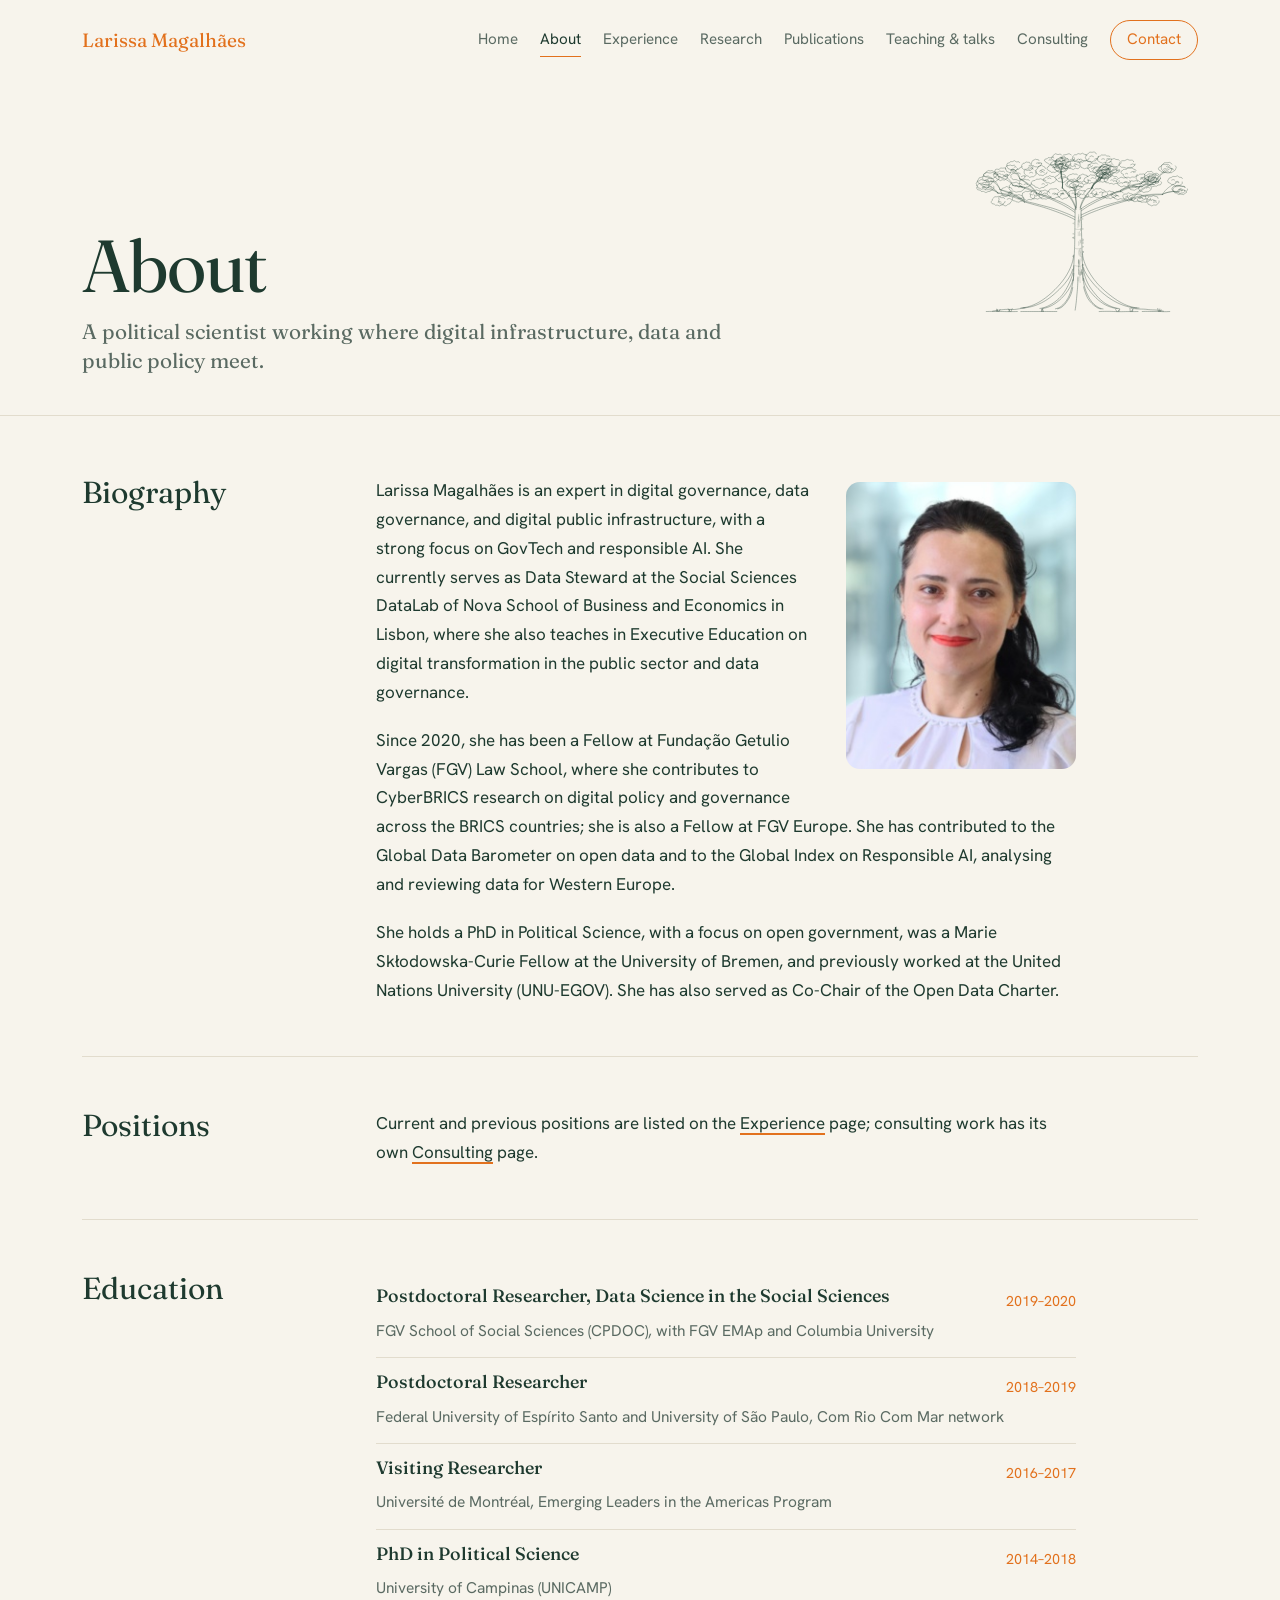
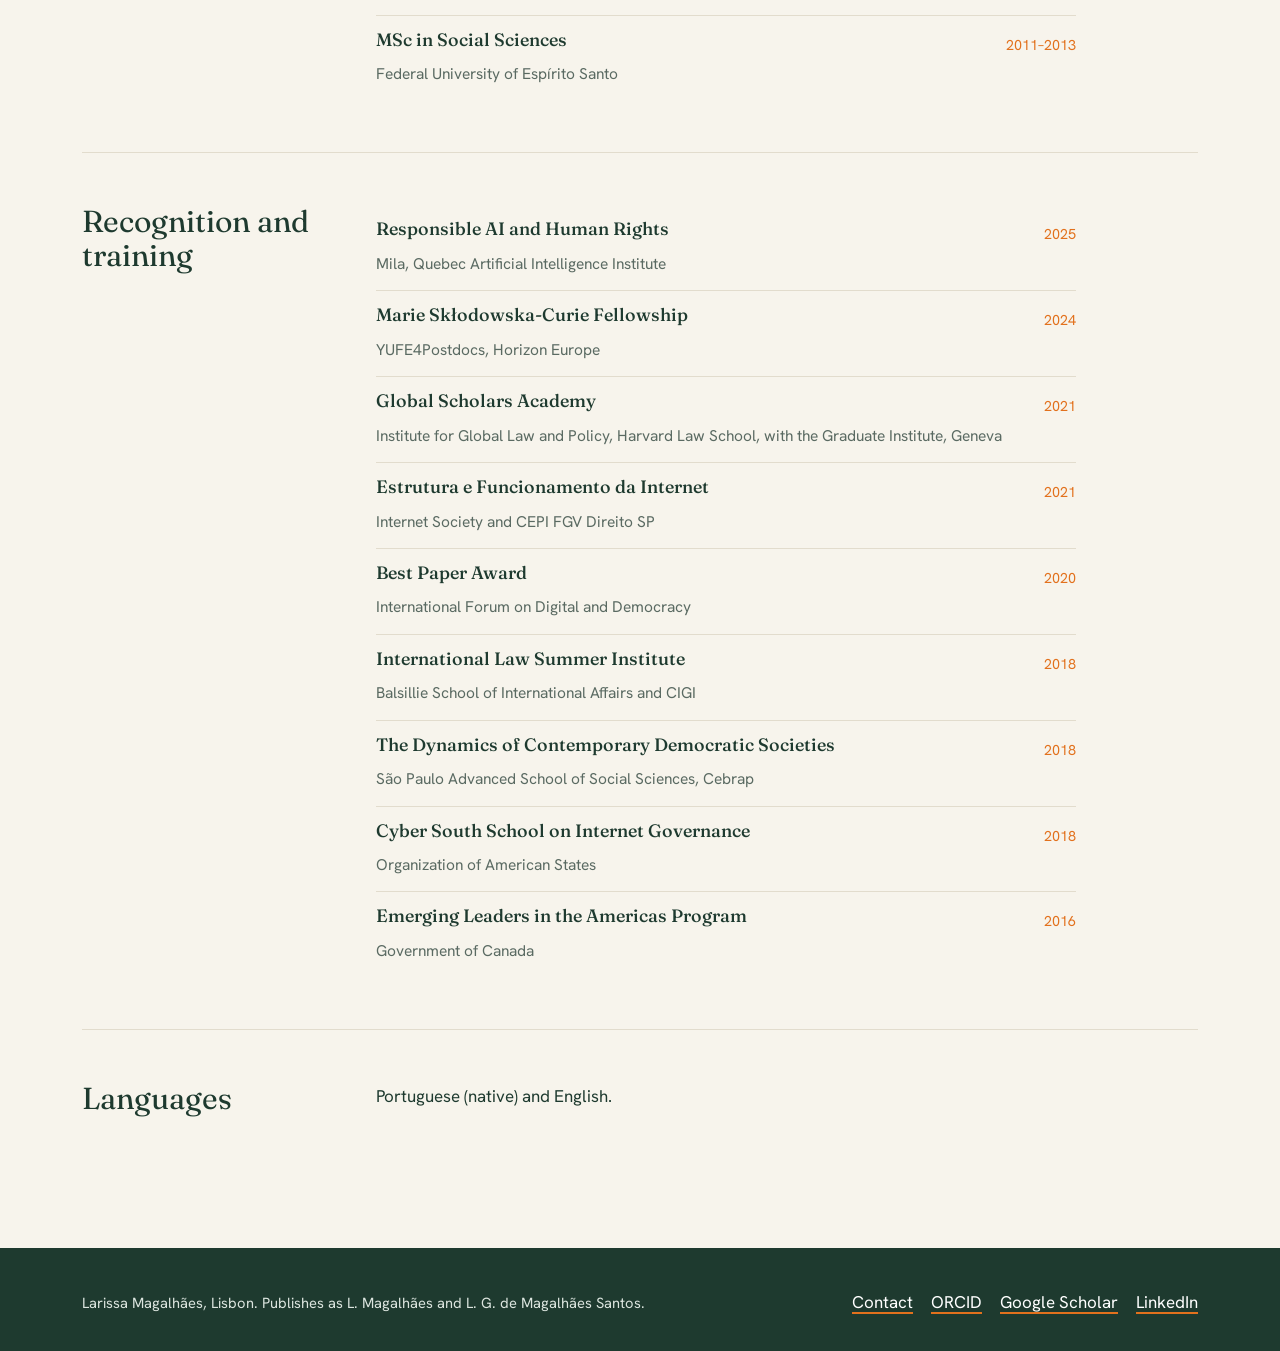
==== commit e00eb372: "Add files via upload" ====
--- a/about.html
+++ b/about.html
@@ -23,7 +23,7 @@
  </div>
 </header>
 <div class="wrap">
-<main><section class="sec"><h2>Biography</h2><div class="body"><figure class="aside-photo"><img src="images/larissa-portrait.jpg" alt="Portrait of Larissa Magalhães" width="250" height="300"></figure>
+<main><section class="sec"><h2>Biography</h2><div class="body"><figure class="aside-photo"><img src="larissa-portrait.jpg" alt="Portrait of Larissa Magalhães" width="250" height="300"></figure>
 <p>Larissa Magalhães is an expert in digital governance, data governance, and digital public infrastructure, with a strong focus on GovTech and responsible AI. She currently serves as Data Steward at the Social Sciences DataLab of Nova School of Business and Economics in Lisbon, where she also teaches in Executive Education on digital transformation in the public sector and data governance.</p>
 <p>Since 2020, she has been a Fellow at Fundação Getulio Vargas (FGV) Law School, where she contributes to CyberBRICS research on digital policy and governance across the BRICS countries; she is also a Fellow at FGV Europe. She has contributed to the Global Data Barometer on open data and to the Global Index on Responsible AI, analysing and reviewing data for Western Europe.</p>
 <p>She holds a PhD in Political Science, with a focus on open government, was a Marie Skłodowska-Curie Fellow at the University of Bremen, and previously worked at the United Nations University (UNU-EGOV). She has also served as Co-Chair of the Open Data Charter.</p></div></section><section class="sec"><h2>Positions</h2><div class="body"><p>Current and previous positions are listed on the <a href="experience.html">Experience</a> page; consulting work has its own <a href="consulting.html">Consulting</a> page.</p></div></section><section class="sec"><h2>Education</h2><div class="body"><ul class="entries compact"><li><h3>Postdoctoral Researcher, Data Science in the Social Sciences</h3><span class="when">2019–2020</span><p class="org">FGV School of Social Sciences (CPDOC), with FGV EMAp and Columbia University</p></li><li><h3>Postdoctoral Researcher</h3><span class="when">2018–2019</span><p class="org">Federal University of Espírito Santo and University of São Paulo, Com Rio Com Mar network</p></li><li><h3>Visiting Researcher</h3><span class="when">2016–2017</span><p class="org">Université de Montréal, Emerging Leaders in the Americas Program</p></li><li><h3>PhD in Political Science</h3><span class="when">2014–2018</span><p class="org">University of Campinas (UNICAMP)</p></li><li><h3>MSc in Social Sciences</h3><span class="when">2011–2013</span><p class="org">Federal University of Espírito Santo</p></li></ul></div></section><section class="sec"><h2>Recognition and training</h2><div class="body"><ul class="entries compact"><li><h3>Responsible AI and Human Rights</h3><span class="when">2025</span><p class="org">Mila, Quebec Artificial Intelligence Institute</p></li><li><h3>Marie Skłodowska-Curie Fellowship</h3><span class="when">2024</span><p class="org">YUFE4Postdocs, Horizon Europe</p></li><li><h3>Global Scholars Academy</h3><span class="when">2021</span><p class="org">Institute for Global Law and Policy, Harvard Law School, with the Graduate Institute, Geneva</p></li><li><h3>Estrutura e Funcionamento da Internet</h3><span class="when">2021</span><p class="org">Internet Society and CEPI FGV Direito SP</p></li><li><h3>Best Paper Award</h3><span class="when">2020</span><p class="org">International Forum on Digital and Democracy</p></li><li><h3>International Law Summer Institute</h3><span class="when">2018</span><p class="org">Balsillie School of International Affairs and CIGI</p></li><li><h3>The Dynamics of Contemporary Democratic Societies</h3><span class="when">2018</span><p class="org">São Paulo Advanced School of Social Sciences, Cebrap</p></li><li><h3>Cyber South School on Internet Governance</h3><span class="when">2018</span><p class="org">Organization of American States</p></li><li><h3>Emerging Leaders in the Americas Program</h3><span class="when">2016</span><p class="org">Government of Canada</p></li></ul></div></section><section class="sec"><h2>Languages</h2><div class="body"><p>Portuguese (native) and English.</p></div></section></main></div>
